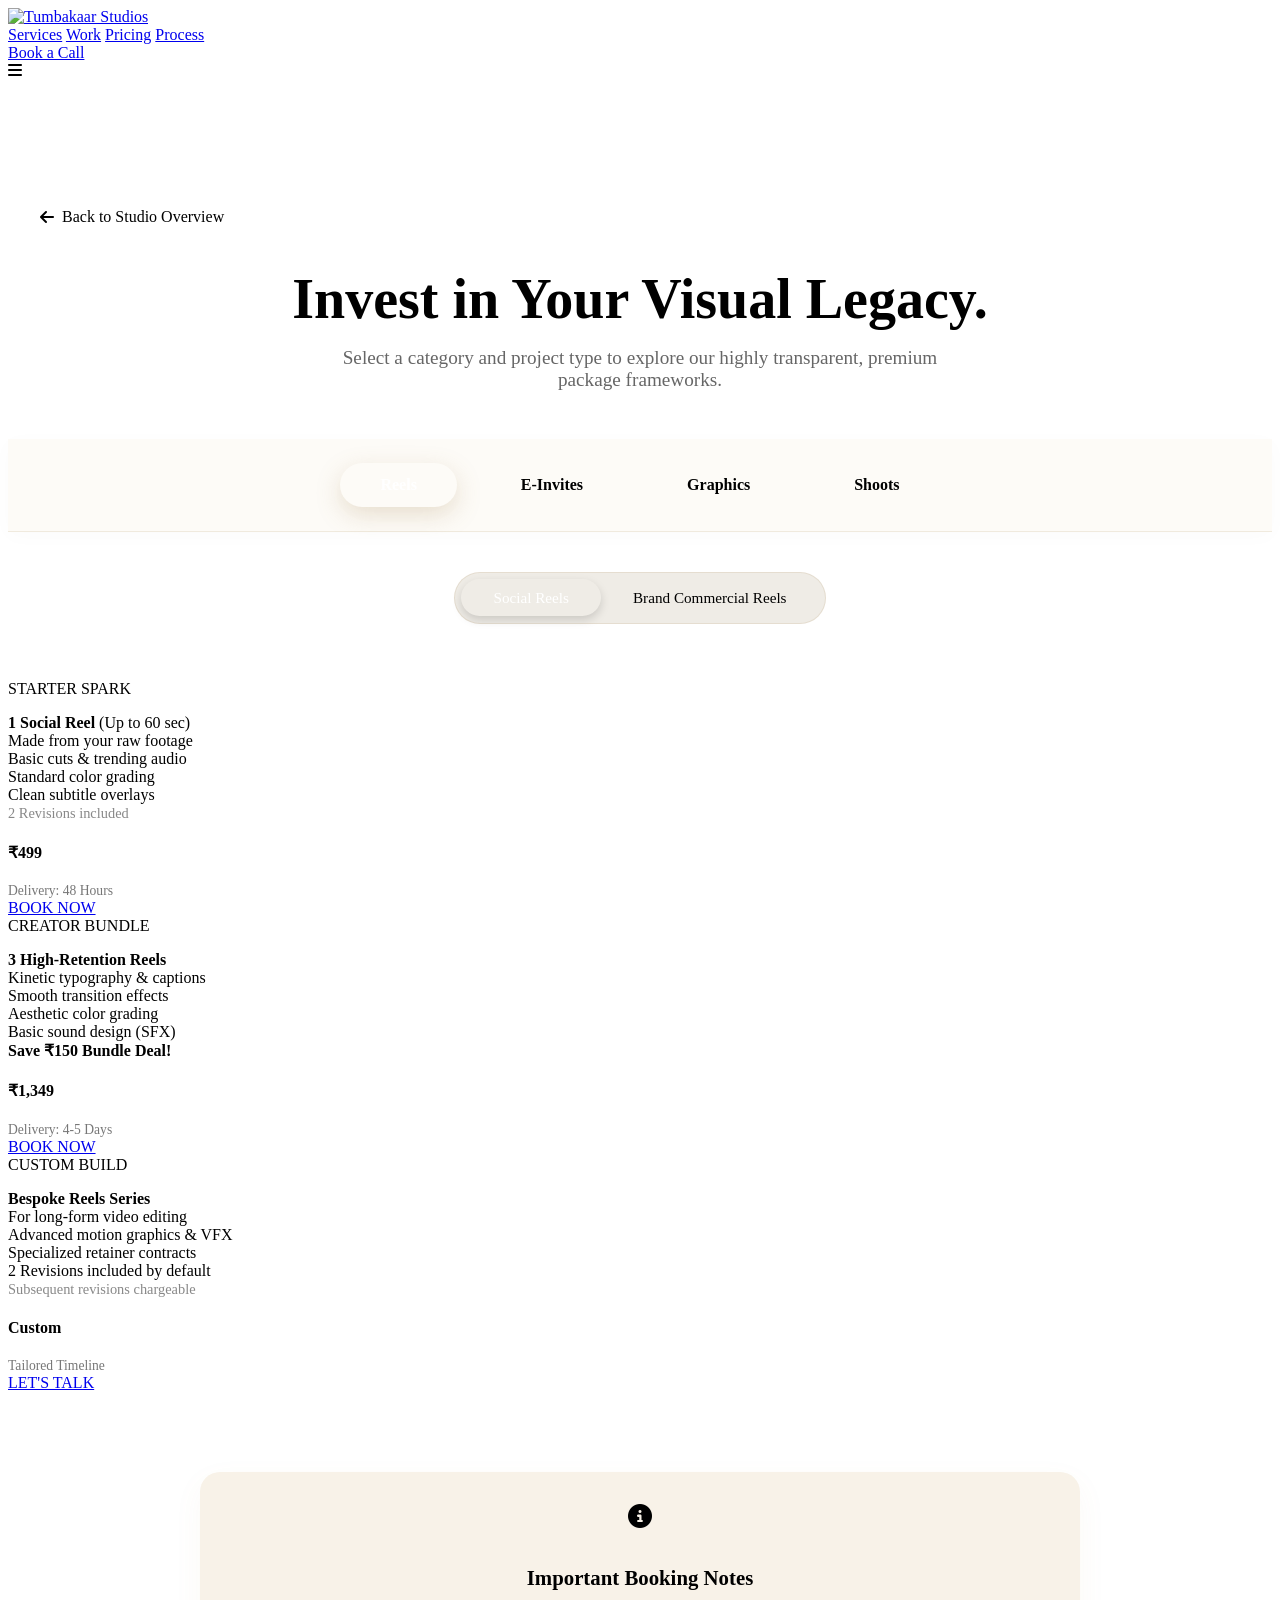
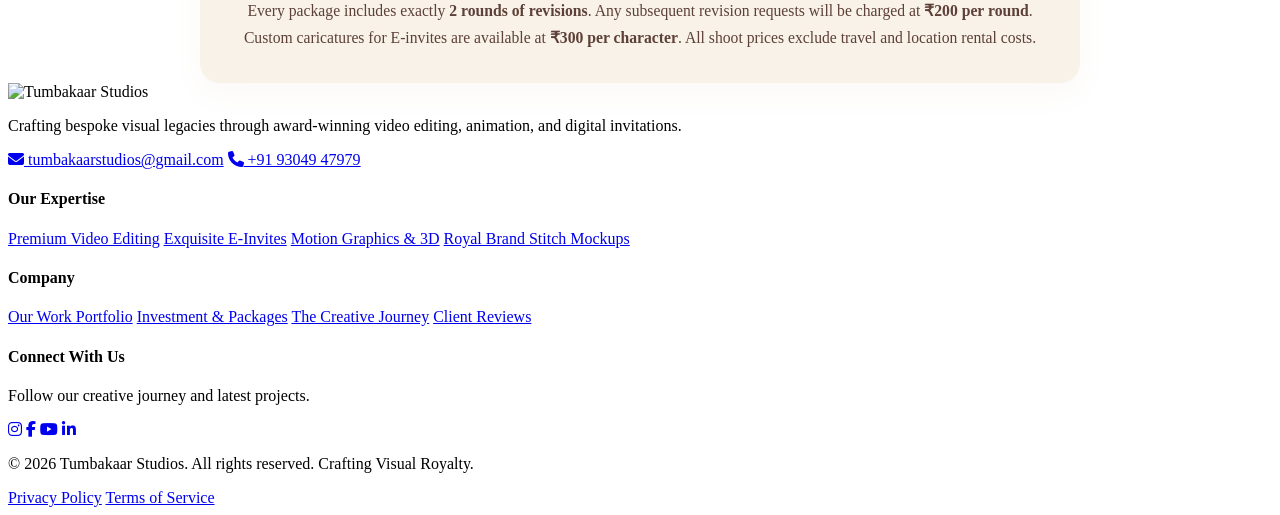
==== pricing.html @ dccb2d9a "Add files via upload" ====
<!DOCTYPE html>
<html lang="en">
<head>
    <meta charset="UTF-8">
    <meta name="viewport" content="width=device-width, initial-scale=1.0">
    <title>Investment & Packages | Tumbakaar Studios</title>
    <!-- Fonts -->
    <link href="https://fonts.googleapis.com/css2?family=Outfit:wght@300;400;500;600;700&family=Playfair+Display:ital,wght@0,400;0,500;0,600;0,700;1,400&display=swap" rel="stylesheet">
    <!-- FontAwesome Icons -->
    <link rel="stylesheet" href="https://cdnjs.cloudflare.com/ajax/libs/font-awesome/6.4.0/css/all.min.css">
    <!-- Global CSS -->
    <link rel="stylesheet" href="css/styles.css">
    <style>
        /* Dedicated Pricing Page Styles */
        .pricing-hero {
            background-color: var(--bg-cream);
            padding: 8rem 0 3rem;
            text-align: center;
        }
        
        .pricing-hero h1 {
            font-family: var(--font-heading);
            font-size: 3.5rem;
            color: var(--text-dark);
            margin-bottom: 1rem;
        }

        .pricing-hero p {
            font-family: var(--font-body);
            font-size: 1.2rem;
            color: #666;
            max-width: 600px;
            margin: 0 auto;
        }

        .pricing-nav-container {
            position: sticky;
            top: 75px;
            background: rgba(253, 251, 247, 0.95);
            backdrop-filter: blur(10px);
            z-index: 99;
            padding: 1.5rem 0;
            border-bottom: 1px solid rgba(169, 135, 84, 0.15);
            box-shadow: 0 4px 20px rgba(0,0,0,0.02);
        }

        .pricing-main-tabs {
            display: flex;
            justify-content: center;
            gap: 1.5rem;
            flex-wrap: wrap;
        }

        .pricing-tab-btn {
            background: transparent;
            border: 1px solid var(--gold);
            color: var(--text-dark);
            padding: 0.8rem 2.5rem;
            border-radius: 50px;
            font-family: var(--font-body);
            font-weight: 600;
            font-size: 1rem;
            cursor: pointer;
            transition: all 0.3s cubic-bezier(0.16, 1, 0.3, 1);
        }

        .pricing-tab-btn:hover {
            background: rgba(169, 135, 84, 0.08);
            transform: translateY(-2px);
        }

        .pricing-tab-btn.active {
            background: var(--gold);
            color: white;
            box-shadow: 0 8px 25px rgba(169, 135, 84, 0.25);
        }

        /* Sub-division toggle switcher */
        .pricing-sub-selector {
            display: flex;
            justify-content: center;
            margin: 2.5rem 0 3.5rem;
        }

        .pricing-sub-toggle {
            background: #EFECE6;
            border-radius: 50px;
            padding: 0.4rem;
            display: flex;
            position: relative;
            border: 1px solid rgba(169, 135, 84, 0.15);
        }

        .pricing-sub-btn {
            background: transparent;
            border: none;
            color: var(--text-dark);
            padding: 0.6rem 2rem;
            border-radius: 50px;
            font-family: var(--font-body);
            font-weight: 500;
            font-size: 0.95rem;
            cursor: pointer;
            z-index: 2;
            transition: color 0.3s;
        }

        .pricing-sub-btn.active {
            background: var(--text-dark);
            color: white;
            box-shadow: 0 4px 10px rgba(0,0,0,0.15);
        }

        /* Pricing Area Layout */
        .pricing-category-content {
            display: none;
            animation: tabFadeIn 0.6s cubic-bezier(0.16, 1, 0.3, 1) forwards;
        }

        .pricing-category-content.active {
            display: block;
        }

        .pricing-sub-content {
            display: none;
            animation: subFadeIn 0.5s ease forwards;
        }

        .pricing-sub-content.active {
            display: block;
        }

        @keyframes tabFadeIn {
            from { opacity: 0; transform: translateY(20px); }
            to { opacity: 1; transform: translateY(0); }
        }

        @keyframes subFadeIn {
            from { opacity: 0; transform: scale(0.98); }
            to { opacity: 1; transform: scale(1); }
        }

        /* Return arrow */
        .return-bar {
            max-width: 1200px;
            margin: 2rem auto 0;
            padding: 0 2rem;
        }

        .return-link {
            color: var(--gold);
            font-family: var(--font-body);
            font-weight: 500;
            text-decoration: none;
            display: inline-flex;
            align-items: center;
            gap: 0.5rem;
            transition: all 0.3s;
        }

        .return-link:hover {
            color: var(--text-dark);
            transform: translateX(-5px);
        }
    </style>
</head>
<body>
    <!-- Navigation -->
    <nav id="navbar" class="scrolled">
        <div class="nav-container">
            <a href="index.html" class="logo">
                <img src="images/Logo_1.0.png" alt="Tumbakaar Studios">
            </a>
            <div class="nav-links">
                <a href="index.html#services">Services</a>
                <a href="index.html#work">Work</a>
                <a href="pricing.html" class="active">Pricing</a>
                <a href="index.html#process">Process</a>
            </div>
            <a href="index.html#contact" class="btn btn-orange btn-pill">Book a Call</a>
            <div class="mobile-menu-btn">
                <i class="fas fa-bars"></i>
            </div>
        </div>
    </nav>

    <!-- Pricing Hero -->
    <header class="pricing-hero">
        <div class="container">
            <div class="return-bar" style="max-width: 1200px; margin: 0 auto 2.5rem; padding: 0; text-align: left;">
                <a href="index.html#pricing" class="return-link"><i class="fas fa-arrow-left"></i> Back to Studio Overview</a>
            </div>
            <h1>Invest in Your Visual Legacy.</h1>
            <p>Select a category and project type to explore our highly transparent, premium package frameworks.</p>
        </div>
    </header>

    <!-- Sticky Dual Tabs Navigation -->
    <div class="pricing-nav-container">
        <div class="container">
            <div class="pricing-main-tabs">
                <button class="pricing-tab-btn active" data-category="reels">Reels</button>
                <button class="pricing-tab-btn" data-category="e-invites">E-Invites</button>
                <button class="pricing-tab-btn" data-category="graphics">Graphics</button>
                <button class="pricing-tab-btn" data-category="shoots">Shoots</button>
            </div>
        </div>
    </div>

    <!-- Pricing Content Section -->
    <section class="section pt-0">
        <div class="container">
            
            <!-- =========================================
               1. REELS CATEGORY
               ========================================= -->
            <div class="pricing-category-content active" id="cat-reels">
                <!-- Sub-division Switcher -->
                <div class="pricing-sub-selector">
                    <div class="pricing-sub-toggle">
                        <button class="pricing-sub-btn active" data-sub="reels-social">Social Reels</button>
                        <button class="pricing-sub-btn" data-sub="reels-brand">Brand Commercial Reels</button>
                    </div>
                </div>

                <!-- Sub-division A: Social Reels -->
                <div class="pricing-sub-content active" id="sub-reels-social">
                    <div class="pricing-cards">
                        <div class="pricing-card die-cut-shape">
                            <div class="pricing-inner">
                                <div class="pricing-header"><div class="pill dark-pill-small">STARTER SPARK</div></div>
                                <div class="pricing-body">
                                    <p><strong>1 Social Reel</strong> (Up to 60 sec)<br>Made from your raw footage<br>Basic cuts & trending audio<br>Standard color grading<br>Clean subtitle overlays<br><span style="font-size: 0.9rem; color: #888;">2 Revisions included</span></p>
                                    <h4>₹499</h4>
                                    <span style="font-size: 0.85rem; color: #777; display: block; margin-top: 0.3rem;">Delivery: 48 Hours</span>
                                </div>
                                <a href="index.html?service=reels&package=Social+Reels:+Starter+Spark+(₹499)#contact" class="btn btn-orange btn-pill">BOOK NOW</a>
                            </div>
                        </div>
                        <div class="pricing-card die-cut-shape premium-card">
                            <div class="pricing-inner">
                                <div class="pricing-header"><div class="pill dark-pill-small">CREATOR BUNDLE</div></div>
                                <div class="pricing-body">
                                    <p><strong>3 High-Retention Reels</strong><br>Kinetic typography & captions<br>Smooth transition effects<br>Aesthetic color grading<br>Basic sound design (SFX)<br><span style="font-weight:600; color: var(--orange);">Save ₹150 Bundle Deal!</span></p>
                                    <h4>₹1,349</h4>
                                    <span style="font-size: 0.85rem; color: #777; display: block; margin-top: 0.3rem;">Delivery: 4-5 Days</span>
                                </div>
                                <a href="index.html?service=reels&package=Social+Reels:+Creator+Bundle+(₹1,349)#contact" class="btn btn-orange btn-pill">BOOK NOW</a>
                            </div>
                        </div>
                        <div class="pricing-card die-cut-shape">
                            <div class="pricing-inner">
                                <div class="pricing-header"><div class="pill dark-pill-small">CUSTOM BUILD</div></div>
                                <div class="pricing-body">
                                    <p><strong>Bespoke Reels Series</strong><br>For long-form video editing<br>Advanced motion graphics & VFX<br>Specialized retainer contracts<br>2 Revisions included by default<br><span style="font-size: 0.9rem; color: #888;">Subsequent revisions chargeable</span></p>
                                    <h4>Custom</h4>
                                    <span style="font-size: 0.85rem; color: #777; display: block; margin-top: 0.3rem;">Tailored Timeline</span>
                                </div>
                                <a href="index.html?service=reels&package=Social+Reels:+Custom+Build#contact" class="btn btn-orange btn-pill">LET'S TALK</a>
                            </div>
                        </div>
                    </div>
                </div>

                <!-- Sub-division B: Brand Commercial Reels -->
                <div class="pricing-sub-content" id="sub-reels-brand">
                    <div class="pricing-cards">
                        <div class="pricing-card die-cut-shape">
                            <div class="pricing-inner">
                                <div class="pricing-header"><div class="pill dark-pill-small">THE SPOTLIGHT</div></div>
                                <div class="pricing-body">
                                    <p><strong>1 Premium Commercial Reel</strong><br>Up to 60 sec runtime<br>Basic hook scripting<br>Advanced color grading<br>Premium sound design & FX<br>Clean logo & text overlays</p>
                                    <h4>₹1,499</h4>
                                    <span style="font-size: 0.85rem; color: #777; display: block; margin-top: 0.3rem;">Delivery: 3 Days</span>
                                </div>
                                <a href="index.html?service=reels&package=Brand+Commercials:+The+Spotlight+(₹1,499)#contact" class="btn btn-orange btn-pill">BOOK NOW</a>
                            </div>
                        </div>
                        <div class="pricing-card die-cut-shape premium-card">
                            <div class="pricing-inner">
                                <div class="pricing-header"><div class="pill dark-pill-small">THE GROWTH SUITE</div></div>
                                <div class="pricing-body">
                                    <p><strong>3 Commercial Ad Reels</strong><br>Competitor & market research<br>Advanced motion graphics<br>Product-focused pacing<br>Immersive audio soundscapes<br><span style="font-weight:600; color: var(--orange);">Save ₹500 Bundle Deal!</span></p>
                                    <h4>₹3,999</h4>
                                    <span style="font-size: 0.85rem; color: #777; display: block; margin-top: 0.3rem;">Delivery: 7-9 Days</span>
                                </div>
                                <a href="index.html?service=reels&package=Brand+Commercials:+The+Growth+Suite+(₹3,999)#contact" class="btn btn-orange btn-pill">BOOK NOW</a>
                            </div>
                        </div>
                        <div class="pricing-card die-cut-shape">
                            <div class="pricing-inner">
                                <div class="pricing-header"><div class="pill dark-pill-small">CUSTOM BUILD</div></div>
                                <div class="pricing-body">
                                    <p><strong>Bespoke Brand Campaigns</strong><br>Full-funnel commercial reels<br>Cinema scale editing & grading<br>Storyboard & art direction<br>2 Revisions included by default<br><span style="font-size: 0.9rem; color: #888;">Subsequent revisions chargeable</span></p>
                                    <h4>Custom</h4>
                                    <span style="font-size: 0.85rem; color: #777; display: block; margin-top: 0.3rem;">Tailored Timeline</span>
                                </div>
                                <a href="index.html?service=reels&package=Brand+Commercials:+Custom+Build#contact" class="btn btn-orange btn-pill">LET'S TALK</a>
                            </div>
                        </div>
                    </div>
                </div>
            </div>

            <!-- =========================================
               2. E-INVITES CATEGORY
               ========================================= -->
            <div class="pricing-category-content" id="cat-e-invites">
                <!-- Sub-division Switcher -->
                <div class="pricing-sub-selector">
                    <div class="pricing-sub-toggle">
                        <button class="pricing-sub-btn active" data-sub="invites-static">Static Royal E-Invites</button>
                        <button class="pricing-sub-btn" data-sub="invites-animated">Animated Video E-Invites</button>
                    </div>
                </div>

                <!-- Sub-division A: Static Royal E-Invites -->
                <div class="pricing-sub-content active" id="sub-invites-static">
                    <div class="pricing-cards">
                        <div class="pricing-card die-cut-shape">
                            <div class="pricing-inner">
                                <div class="pricing-header"><div class="pill dark-pill-small">SINGLE PAGE</div></div>
                                <div class="pricing-body">
                                    <p><strong>1-Page Classic Invite</strong><br>High-Res Digital JPEG/PDF<br>Clean premium layout<br>Elegant typography design<br>Theme-matching colors<br><span style="font-size: 0.9rem; color: #888;">2 Revisions included</span></p>
                                    <h4>₹499</h4>
                                    <span style="font-size: 0.85rem; color: #777; display: block; margin-top: 0.3rem;">Delivery: 24-48 Hours</span>
                                </div>
                                <a href="index.html?service=e-invites&package=Static+Invites:+Single+Page+Classic+(₹499)#contact" class="btn btn-orange btn-pill">BOOK NOW</a>
                            </div>
                        </div>
                        <div class="pricing-card die-cut-shape premium-card">
                            <div class="pricing-inner">
                                <div class="pricing-header"><div class="pill dark-pill-small">EVENT TRILOGY</div></div>
                                <div class="pricing-body">
                                    <p><strong>3-Page Set Premium Invite</strong><br>Cohesive event trilogy set<br>(e.g., Haldi, Sangeet, Wedding)<br>Royal gold or floral themes<br>RSVP page & timeline charts<br><span style="font-weight:600; color: var(--orange);">Save ₹200 Bundle Deal!</span></p>
                                    <h4>₹1,299</h4>
                                    <span style="font-size: 0.85rem; color: #777; display: block; margin-top: 0.3rem;">Delivery: 3 Days</span>
                                </div>
                                <a href="index.html?service=e-invites&package=Static+Invites:+Event+Trilogy+(₹1,299)#contact" class="btn btn-orange btn-pill">BOOK NOW</a>
                            </div>
                        </div>
                        <div class="pricing-card die-cut-shape">
                            <div class="pricing-inner">
                                <div class="pricing-header"><div class="pill dark-pill-small">THE DREAM THEME</div></div>
                                <div class="pricing-body">
                                    <p><strong>Interactive Layout Suite</strong><br>Clickable PDF link buttons<br>Bespoke hand-drawn illustrations<br>Multi-family layout variations<br>Custom venue maps & artwork<br><span style="font-size: 0.9rem; color: #888;">Caricatures: ₹300 per character</span></p>
                                    <h4>Custom</h4>
                                    <span style="font-size: 0.85rem; color: #777; display: block; margin-top: 0.3rem;">Tailored Timeline</span>
                                </div>
                                <a href="index.html?service=e-invites&package=Static+Invites:+The+Dream+Theme#contact" class="btn btn-orange btn-pill">LET'S TALK</a>
                            </div>
                        </div>
                    </div>
                </div>

                <!-- Sub-division B: Animated Video E-Invites -->
                <div class="pricing-sub-content" id="sub-invites-animated">
                    <div class="pricing-cards">
                        <div class="pricing-card die-cut-shape">
                            <div class="pricing-inner">
                                <div class="pricing-header"><div class="pill dark-pill-small">CINEMATIC TRIO</div></div>
                                <div class="pricing-body">
                                    <p><strong>3 Slides Animated Video</strong><br>Up to 45 seconds runtime<br>Smooth background motion<br>Elegant slide text entries<br>Romantic traditional music<br><span style="font-size: 0.9rem; color: #888;">Caricature: Add at ₹300/each</span></p>
                                    <h4>₹1,499</h4>
                                    <span style="font-size: 0.85rem; color: #777; display: block; margin-top: 0.3rem;">Delivery: 3-4 Days</span>
                                </div>
                                <a href="index.html?service=e-invites&package=Animated+Invites:+Cinematic+Trio+(₹1,499)#contact" class="btn btn-orange btn-pill">BOOK NOW</a>
                            </div>
                        </div>
                        <div class="pricing-card die-cut-shape premium-card">
                            <div class="pricing-inner">
                                <div class="pricing-header"><div class="pill dark-pill-small">GRAND SAGA</div></div>
                                <div class="pricing-body">
                                    <p><strong>5 Slides Premium Video</strong><br>Up to 60-75 seconds runtime<br>Character & elements pop-ups<br>Luxury motion transitions<br>High-end audio FX & sync<br><strong>2 Custom Caricatures Included!</strong></p>
                                    <h4>₹3,399</h4>
                                    <span style="font-size: 0.85rem; color: #777; display: block; margin-top: 0.3rem;">Delivery: 5-6 Days</span>
                                </div>
                                <a href="index.html?service=e-invites&package=Animated+Invites:+Grand+Saga+(₹3,399)#contact" class="btn btn-orange btn-pill">BOOK NOW</a>
                            </div>
                        </div>
                        <div class="pricing-card die-cut-shape">
                            <div class="pricing-inner">
                                <div class="pricing-header"><div class="pill dark-pill-small">THE DREAM THEME</div></div>
                                <div class="pricing-body">
                                    <p><strong>Bespoke Motion Masterpiece</strong><br>Clickable mini-website option<br>3D venue/character rendering<br>VIP music orchestration<br>Unlimited slides & story pacing<br><span style="font-size: 0.9rem; color: #888;">Extra caricatures at ₹300/each</span></p>
                                    <h4>Custom</h4>
                                    <span style="font-size: 0.85rem; color: #777; display: block; margin-top: 0.3rem;">Tailored Timeline</span>
                                </div>
                                <a href="index.html?service=e-invites&package=Animated+Invites:+The+Dream+Theme#contact" class="btn btn-orange btn-pill">LET'S TALK</a>
                            </div>
                        </div>
                    </div>
                </div>
            </div>

            <!-- =========================================
               3. GRAPHICS CATEGORY
               ========================================= -->
            <div class="pricing-category-content" id="cat-graphics">
                <!-- Sub-division Switcher -->
                <div class="pricing-sub-selector">
                    <div class="pricing-sub-toggle">
                        <button class="pricing-sub-btn active" data-sub="graphics-social">Social Media Graphics</button>
                        <button class="pricing-sub-btn" data-sub="graphics-identity">Visual Identity Suite</button>
                    </div>
                </div>

                <!-- Sub-division A: Social Media Graphics -->
                <div class="pricing-sub-content active" id="sub-graphics-social">
                    <div class="pricing-cards">
                        <div class="pricing-card die-cut-shape">
                            <div class="pricing-inner">
                                <div class="pricing-header"><div class="pill dark-pill-small">SOLO CREATIVE</div></div>
                                <div class="pricing-body">
                                    <p><strong>1 Custom Feed Asset</strong><br>Post, Story, or Banner format<br>Curated professional layout<br>Brand-aligned custom colors<br>Tailored typography guides<br><span style="font-size: 0.9rem; color: #888;">2 Revisions included</span></p>
                                    <h4>₹499</h4>
                                    <span style="font-size: 0.85rem; color: #777; display: block; margin-top: 0.3rem;">Delivery: 24 Hours</span>
                                </div>
                                <a href="index.html?service=graphics&package=Social+Graphics:+Solo+Creative+(₹499)#contact" class="btn btn-orange btn-pill">BOOK NOW</a>
                            </div>
                        </div>
                        <div class="pricing-card die-cut-shape premium-card">
                            <div class="pricing-inner">
                                <div class="pricing-header"><div class="pill dark-pill-small">GRID STARTER</div></div>
                                <div class="pricing-body">
                                    <p><strong>3 Cohesive Feed Posts</strong><br>Consistent grid layout look<br>Reusable structured templates<br>High-converting copy overlays<br>Brand identity consistency<br><span style="font-weight:600; color: var(--orange);">Save ₹200 Bundle Deal!</span></p>
                                    <h4>₹1,299</h4>
                                    <span style="font-size: 0.85rem; color: #777; display: block; margin-top: 0.3rem;">Delivery: 3 Days</span>
                                </div>
                                <a href="index.html?service=graphics&package=Social+Graphics:+Grid+Starter+(₹1,299)#contact" class="btn btn-orange btn-pill">BOOK NOW</a>
                            </div>
                        </div>
                        <div class="pricing-card die-cut-shape">
                            <div class="pricing-inner">
                                <div class="pricing-header"><div class="pill dark-pill-small">ENTERPRISE</div></div>
                                <div class="pricing-body">
                                    <p><strong>Comprehensive Feed Design</strong><br>Monthly retainer campaign grid<br>UI/UX custom visual assets<br>Packaging & custom label design<br>High-end print brochures<br><span style="font-size: 0.9rem; color: #888;">2 Revisions included by default</span></p>
                                    <h4>Custom</h4>
                                    <span style="font-size: 0.85rem; color: #777; display: block; margin-top: 0.3rem;">Tailored Timeline</span>
                                </div>
                                <a href="index.html?service=graphics&package=Social+Graphics:+Enterprise#contact" class="btn btn-orange btn-pill">LET'S TALK</a>
                            </div>
                        </div>
                    </div>
                </div>

                <!-- Sub-division B: Visual Identity Suite -->
                <div class="pricing-sub-content" id="sub-graphics-identity">
                    <div class="pricing-cards">
                        <div class="pricing-card die-cut-shape">
                            <div class="pricing-inner">
                                <div class="pricing-header"><div class="pill dark-pill-small">CORE LOGO</div></div>
                                <div class="pricing-body">
                                    <p><strong>1 Professional Custom Logo</strong><br>Minimalist or modern styling<br>2 concepts to choose from<br>Transparent high-res files<br>Basic brand color palette sheet<br><span style="font-size: 0.9rem; color: #888;">2 Revisions included</span></p>
                                    <h4>₹1,999</h4>
                                    <span style="font-size: 0.85rem; color: #777; display: block; margin-top: 0.3rem;">Delivery: 3-4 Days</span>
                                </div>
                                <a href="index.html?service=graphics&package=Visual+Identity:+Core+Logo+(₹1,999)#contact" class="btn btn-orange btn-pill">BOOK NOW</a>
                            </div>
                        </div>
                        <div class="pricing-card die-cut-shape premium-card">
                            <div class="pricing-inner">
                                <div class="pricing-header"><div class="pill dark-pill-small">COMPLETE IDENTITY</div></div>
                                <div class="pricing-body">
                                    <p><strong>3-Asset Brand Identity Set</strong><br>1 Finalized Signature Logo<br>Custom Motion Logo Intro Video<br>1 Master Brand Guideline PDF<br>Premium vector source files<br><span style="font-size: 0.9rem; color: #888;">2 Revisions included</span></p>
                                    <h4>₹4,499</h4>
                                    <span style="font-size: 0.85rem; color: #777; display: block; margin-top: 0.3rem;">Delivery: 7 Days</span>
                                </div>
                                <a href="index.html?service=graphics&package=Visual+Identity:+Complete+Identity+(₹4,499)#contact" class="btn btn-orange btn-pill">BOOK NOW</a>
                            </div>
                        </div>
                        <div class="pricing-card die-cut-shape">
                            <div class="pricing-inner">
                                <div class="pricing-header"><div class="pill dark-pill-small">ENTERPRISE</div></div>
                                <div class="pricing-body">
                                    <p><strong>Bespoke Brand Rebrand</strong><br>3D animated visual assets<br>Print catalogs & styling guides<br>Full copyright transfers<br>Continuous styling support<br><span style="font-size: 0.9rem; color: #888;">2 Revisions included by default</span></p>
                                    <h4>Custom</h4>
                                    <span style="font-size: 0.85rem; color: #777; display: block; margin-top: 0.3rem;">Tailored Timeline</span>
                                </div>
                                <a href="index.html?service=graphics&package=Visual+Identity:+Enterprise#contact" class="btn btn-orange btn-pill">LET'S TALK</a>
                            </div>
                        </div>
                    </div>
                </div>
            </div>

            <!-- =========================================
               4. SHOOTS CATEGORY
               ========================================= -->
            <div class="pricing-category-content" id="cat-shoots">
                <!-- Sub-division Switcher -->
                <div class="pricing-sub-selector">
                    <div class="pricing-sub-toggle">
                        <button class="pricing-sub-btn active" data-sub="shoots-photo">Premium Photography</button>
                        <button class="pricing-sub-btn" data-sub="shoots-video">Cinematic Videography</button>
                    </div>
                </div>

                <!-- Sub-division A: Premium Photography -->
                <div class="pricing-sub-content active" id="sub-shoots-photo">
                    <div class="pricing-cards">
                        <div class="pricing-card die-cut-shape">
                            <div class="pricing-inner">
                                <div class="pricing-header"><div class="pill dark-pill-small">QUICK PORTFOLIO</div></div>
                                <div class="pricing-body">
                                    <p><strong>1 Hour Shooting Time</strong><br>15 Retouched Images<br>Delivery of all raw clicks<br>Premium studio equipment<br><span style="font-size: 0.9rem; color: #888;">2 Revisions on editing</span><br><span style="font-size: 0.8rem; color: #888;">Excludes travel & rentals</span></p>
                                    <h4>₹4,999</h4>
                                    <span style="font-size: 0.85rem; color: #777; display: block; margin-top: 0.3rem;">Tailored Delivery</span>
                                </div>
                                <a href="index.html?service=shoots&package=Photography:+Quick+Portfolio+(₹4,999)#contact" class="btn btn-orange btn-pill">BOOK NOW</a>
                            </div>
                        </div>
                        <div class="pricing-card die-cut-shape premium-card">
                            <div class="pricing-inner">
                                <div class="pricing-header"><div class="pill dark-pill-small">CAMPAIGN CATALOG</div></div>
                                <div class="pricing-body">
                                    <p><strong>3 Hours On-Site Shoot</strong><br>50 Premium Retouched Images<br>Multiple product/outfit changes<br>Delivery of all raw clicks<br><span style="font-size: 0.9rem; color: #888;">2 Revisions on editing</span><br><span style="font-size: 0.8rem; color: #888;">Excludes travel & rentals</span></p>
                                    <h4>₹11,999</h4>
                                    <span style="font-size: 0.85rem; color: #777; display: block; margin-top: 0.3rem;">Tailored Delivery</span>
                                </div>
                                <a href="index.html?service=shoots&package=Photography:+Campaign+Catalog+(₹11,999)#contact" class="btn btn-orange btn-pill">BOOK NOW</a>
                            </div>
                        </div>
                        <div class="pricing-card die-cut-shape">
                            <div class="pricing-inner">
                                <div class="pricing-header"><div class="pill dark-pill-small">PRODUCTION SCALE</div></div>
                                <div class="pricing-body">
                                    <p><strong>Full-Day Campaign Shoot</strong><br>VIP creative direction & styling<br>Indoor & outdoor setups<br>High-end cinema lighting gears<br><span style="font-size: 0.9rem; color: #888;">Custom Quote Only</span><br><span style="font-size: 0.8rem; color: #888;">Excludes travel & rentals</span></p>
                                    <h4>Custom</h4>
                                    <span style="font-size: 0.85rem; color: #777; display: block; margin-top: 0.3rem;">Tailored Timeline</span>
                                </div>
                                <a href="index.html?service=shoots&package=Photography:+Production+Scale#contact" class="btn btn-orange btn-pill">LET'S TALK</a>
                            </div>
                        </div>
                    </div>
                </div>

                <!-- Sub-division B: Cinematic Videography -->
                <div class="pricing-sub-content" id="sub-shoots-video">
                    <div class="pricing-cards">
                        <div class="pricing-card die-cut-shape">
                            <div class="pricing-inner">
                                <div class="pricing-header"><div class="pill dark-pill-small">CONTENT SESSION</div></div>
                                <div class="pricing-body">
                                    <p><strong>1 Hour Shooting Time</strong><br>Dedicated shoot for content/reels<br>Delivery of all raw high-res clicks<br>High-end camera gears<br><em>Editing is not included</em><br><span style="font-size: 0.8rem; color: #888;">Excludes travel & rentals</span></p>
                                    <h4>₹5,999</h4>
                                    <span style="font-size: 0.85rem; color: #777; display: block; margin-top: 0.3rem;">Raw footage delivery</span>
                                </div>
                                <a href="index.html?service=shoots&package=Videography:+Content+Session+(₹5,999)#contact" class="btn btn-orange btn-pill">BOOK NOW</a>
                            </div>
                        </div>
                        <div class="pricing-card die-cut-shape premium-card">
                            <div class="pricing-inner">
                                <div class="pricing-header"><div class="pill dark-pill-small">BRAND CINEMATIC</div></div>
                                <div class="pricing-body">
                                    <p><strong>3 Hours On-Site Shoot</strong><br>Cinema look tracking/gimbal shots<br>Studio level lighting designs<br>Delivery of all high-res raw clips<br><em>Editing is not included</em><br><span style="font-size: 0.8rem; color: #888;">Excludes travel & rentals</span></p>
                                    <h4>₹14,999</h4>
                                    <span style="font-size: 0.85rem; color: #777; display: block; margin-top: 0.3rem;">Raw footage delivery</span>
                                </div>
                                <a href="index.html?service=shoots&package=Videography:+Brand+Cinematic+(₹14,999)#contact" class="btn btn-orange btn-pill">BOOK NOW</a>
                            </div>
                        </div>
                        <div class="pricing-card die-cut-shape">
                            <div class="pricing-inner">
                                <div class="pricing-header"><div class="pill dark-pill-small">PRODUCTION SCALE</div></div>
                                <div class="pricing-body">
                                    <p><strong>Full-Day Event videography</strong><br>Multi-camera and drone operators<br>Pre-production script & timeline<br>Cinema scale gear setup<br><span style="font-size: 0.9rem; color: #888;">Custom Quote Only</span><br><span style="font-size: 0.8rem; color: #888;">Excludes travel & rentals</span></p>
                                    <h4>Custom</h4>
                                    <span style="font-size: 0.85rem; color: #777; display: block; margin-top: 0.3rem;">Tailored Timeline</span>
                                </div>
                                <a href="index.html?service=shoots&package=Videography:+Production+Scale#contact" class="btn btn-orange btn-pill">LET'S TALK</a>
                            </div>
                        </div>
                    </div>
                </div>
            </div>
            
            <!-- Premium Disclaimer/Note -->
            <div class="pricing-disclaimer-note scroll-animate" style="margin-top: 5rem; text-align: center; max-width: 800px; margin-left: auto; margin-right: auto; padding: 2rem 2.5rem; background: #F8F2E8; border: 1px dashed var(--gold); border-radius: 20px; box-shadow: 0 10px 30px rgba(169, 135, 84, 0.05); border-width: 2px;">
                <div style="font-size: 1.5rem; color: var(--orange); margin-bottom: 0.8rem;"><i class="fas fa-info-circle"></i></div>
                <h5 style="font-family: var(--font-heading); font-size: 1.3rem; color: var(--text-dark); margin-bottom: 0.5rem; font-weight: 600;">Important Booking Notes</h5>
                <p style="font-family: var(--font-body); font-size: 0.98rem; color: #5D4037; line-height: 1.7; margin: 0;">
                    Every package includes exactly <strong>2 rounds of revisions</strong>. Any subsequent revision requests will be charged at <strong>₹200 per round</strong>. Custom caricatures for E-invites are available at <strong>₹300 per character</strong>. All shoot prices exclude travel and location rental costs.
                </p>
            </div>

        </div>
    </section>

    <!-- Premium Footer -->
    <footer class="premium-footer">
        <div class="container footer-container">
            <!-- Col 1: Brand -->
            <div class="footer-brand">
                <img src="images/Logo_1.0.png" alt="Tumbakaar Studios" class="footer-logo">
                <p>Crafting bespoke visual legacies through award-winning video editing, animation, and digital invitations.</p>
                <div class="footer-contact-direct">
                    <a href="mailto:tumbakaarstudios@gmail.com"><i class="fas fa-envelope"></i> tumbakaarstudios@gmail.com</a>
                    <a href="tel:+919304947979"><i class="fas fa-phone"></i> +91 93049 47979</a>
                </div>
            </div>

            <!-- Col 2: Expertise -->
            <div class="footer-links">
                <h4>Our Expertise</h4>
                <a href="index.html#services">Premium Video Editing</a>
                <a href="index.html#services">Exquisite E-Invites</a>
                <a href="index.html#services">Motion Graphics & 3D</a>
                <a href="index.html#services">Royal Brand Stitch Mockups</a>
            </div>

            <!-- Col 3: Company -->
            <div class="footer-links">
                <h4>Company</h4>
                <a href="index.html#work">Our Work Portfolio</a>
                <a href="pricing.html">Investment & Packages</a>
                <a href="index.html#process">The Creative Journey</a>
                <a href="index.html#testimonials">Client Reviews</a>
            </div>

            <!-- Col 4: Socials -->
            <div class="footer-links">
                <h4>Connect With Us</h4>
                <p class="social-desc">Follow our creative journey and latest projects.</p>
                <div class="social-icons">
                    <a href="#" aria-label="Instagram"><i class="fab fa-instagram"></i></a>
                    <a href="#" aria-label="Facebook"><i class="fab fa-facebook-f"></i></a>
                    <a href="#" aria-label="YouTube"><i class="fab fa-youtube"></i></a>
                    <a href="#" aria-label="LinkedIn"><i class="fab fa-linkedin-in"></i></a>
                </div>
            </div>
        </div>

        <div class="container">
            <div class="footer-bottom">
                <p>&copy; 2026 Tumbakaar Studios. All rights reserved. Crafting Visual Royalty.</p>
                <div class="legal-links">
                    <a href="privacy.html">Privacy Policy</a>
                    <a href="terms.html">Terms of Service</a>
                </div>
            </div>
        </div>
    </footer>

    <!-- Interactive Script JS -->
    <script src="js/pricing.js"></script>
</body>
</html>
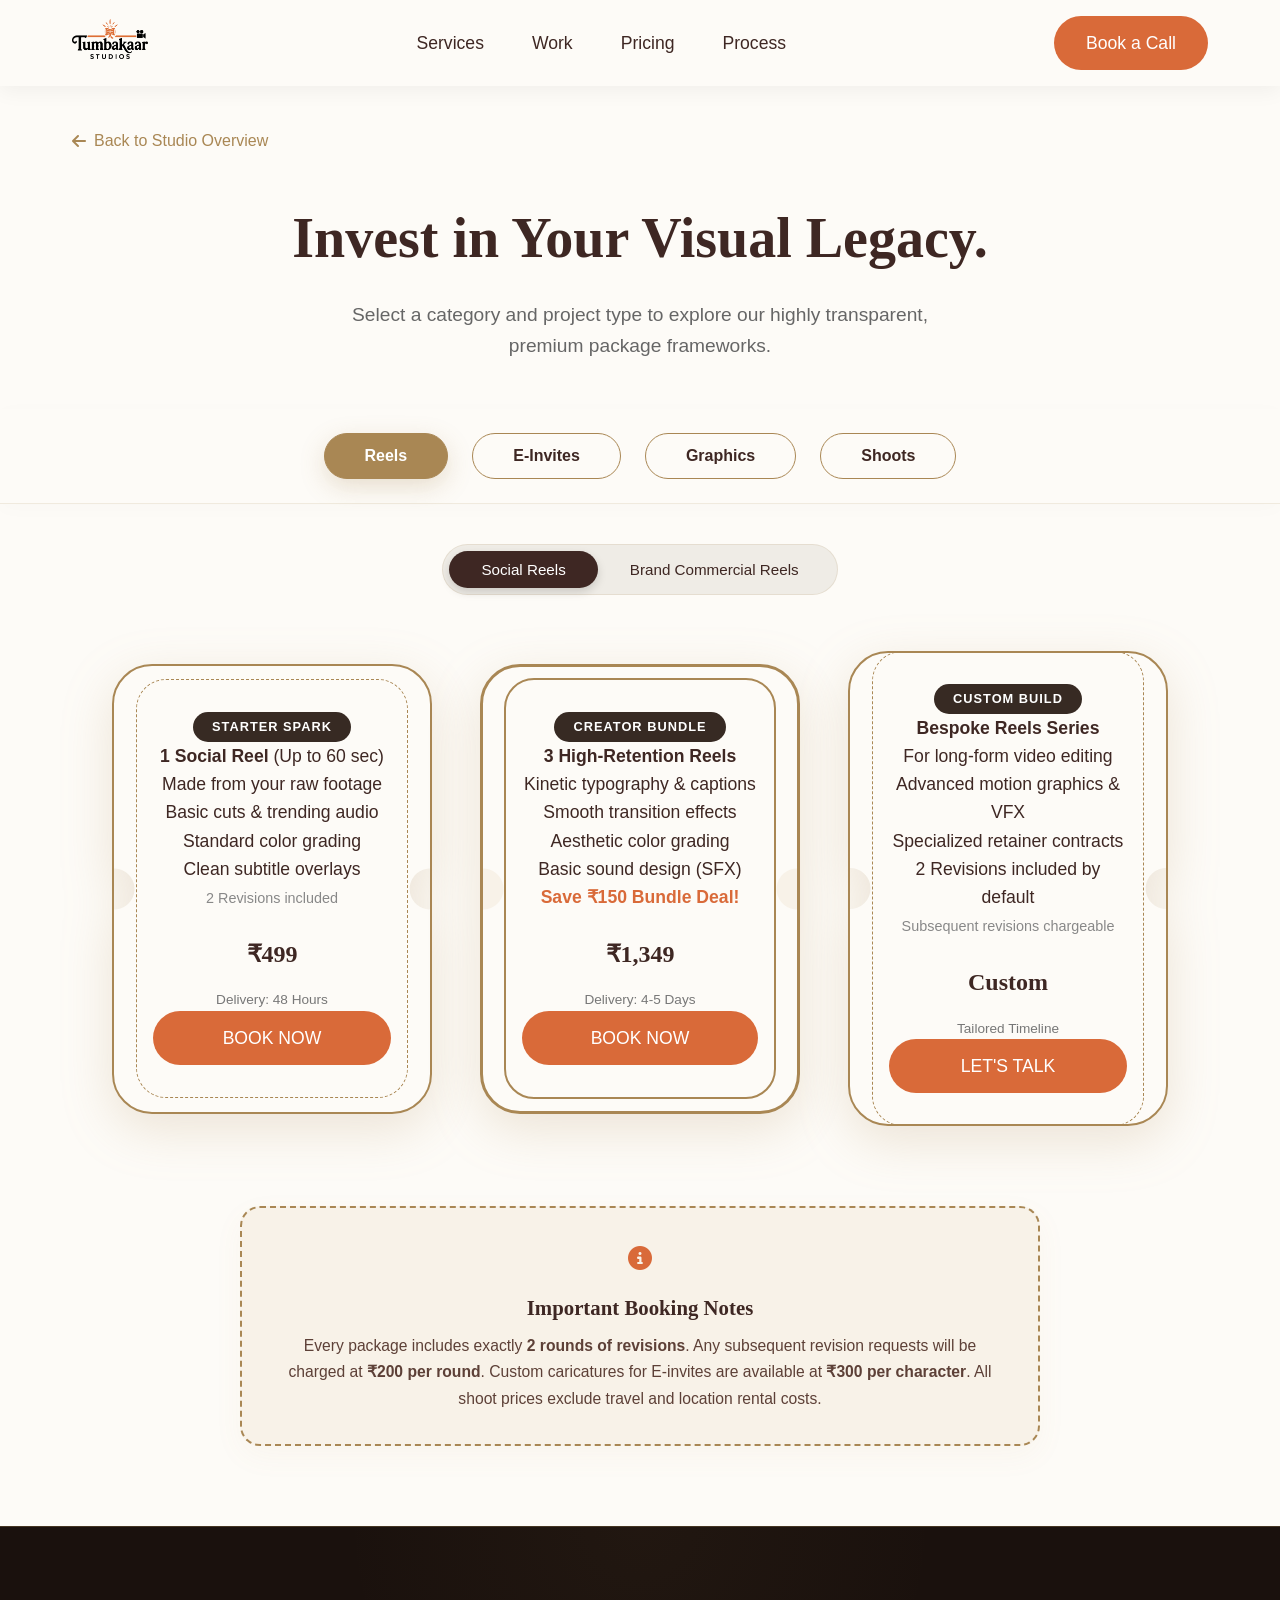
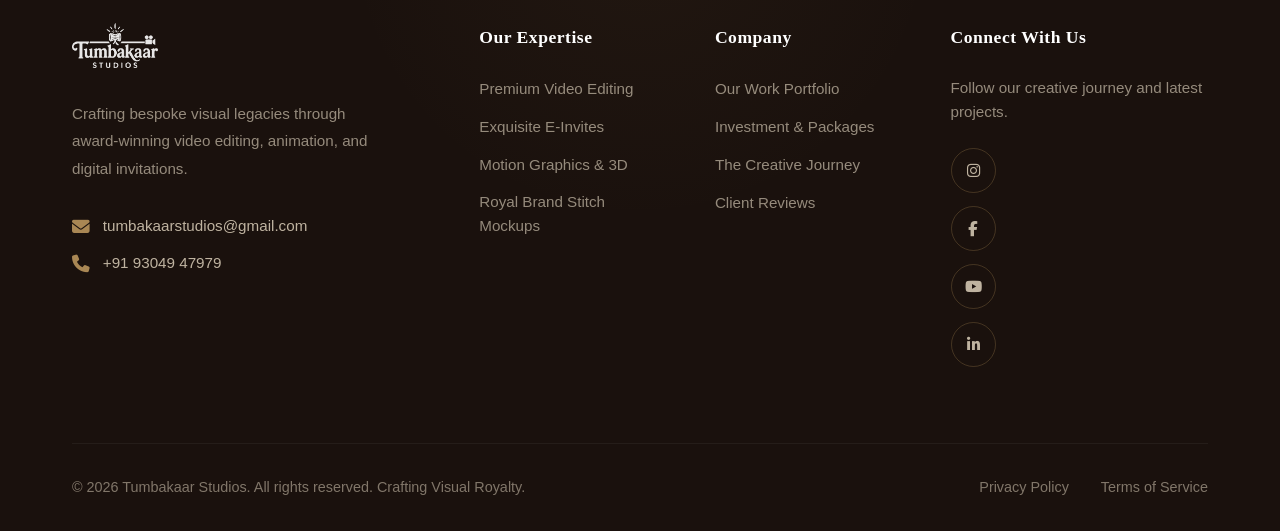
==== commit 8c76023c: "Add files via upload" ====
--- a/pricing.html
+++ b/pricing.html
@@ -9,7 +9,7 @@
     <!-- FontAwesome Icons -->
     <link rel="stylesheet" href="https://cdnjs.cloudflare.com/ajax/libs/font-awesome/6.4.0/css/all.min.css">
     <!-- Global CSS -->
-    <link rel="stylesheet" href="css/styles.css">
+    <link rel="stylesheet" href="styles.css">
     <style>
         /* Dedicated Pricing Page Styles */
         .pricing-hero {
@@ -169,7 +169,7 @@
     <nav id="navbar" class="scrolled">
         <div class="nav-container">
             <a href="index.html" class="logo">
-                <img src="images/Logo_1.0.png" alt="Tumbakaar Studios">
+                <img src="Logo_1.0.png" alt="Tumbakaar Studios">
             </a>
             <div class="nav-links">
                 <a href="index.html#services">Services</a>
@@ -592,7 +592,7 @@
         <div class="container footer-container">
             <!-- Col 1: Brand -->
             <div class="footer-brand">
-                <img src="images/Logo_1.0.png" alt="Tumbakaar Studios" class="footer-logo">
+                <img src="Logo_1.0.png" alt="Tumbakaar Studios" class="footer-logo">
                 <p>Crafting bespoke visual legacies through award-winning video editing, animation, and digital invitations.</p>
                 <div class="footer-contact-direct">
                     <a href="mailto:tumbakaarstudios@gmail.com"><i class="fas fa-envelope"></i> tumbakaarstudios@gmail.com</a>
@@ -643,6 +643,6 @@
     </footer>
 
     <!-- Interactive Script JS -->
-    <script src="js/pricing.js"></script>
+    <script src="pricing.js"></script>
 </body>
 </html>
--- a/styles.css
+++ b/styles.css
@@ -0,0 +1,1468 @@
+/* 
+  Tumbakaar Studios - CSS
+  Theme: Royal Cream / Gold / Premium Dark Hero
+*/
+
+:root {
+    /* Colors */
+    --bg-cream: #FDFBF7;
+    --text-dark: #3E2723;
+    --gold: #A98754;
+    --gold-light: #D4B886;
+    --orange: #D96A39;
+    --orange-hover: #C55828;
+    --green: #48A870;
+    
+    --hero-bg: #2A1A12;
+    --hero-bg-dark: #15100E;
+    
+    /* Typography */
+    --font-heading: 'Playfair Display', serif;
+    --font-body: 'Outfit', sans-serif;
+}
+
+/* Reset & Global */
+* {
+    margin: 0;
+    padding: 0;
+    box-sizing: border-box;
+}
+
+html {
+    scroll-behavior: smooth;
+    overflow-x: hidden;
+}
+
+body {
+    font-family: var(--font-body);
+    background-color: var(--bg-cream);
+    color: var(--text-dark);
+    line-height: 1.6;
+    overflow-x: hidden;
+    position: relative;
+}
+
+/* Sparkles Background Effect */
+.sparkles-bg {
+    position: fixed;
+    top: 0;
+    left: 0;
+    width: 100vw;
+    height: 100vh;
+    pointer-events: none;
+    z-index: 0;
+    background-image: 
+        radial-gradient(circle at 10% 20%, rgba(212, 184, 134, 0.4) 2px, transparent 3px),
+        radial-gradient(circle at 80% 40%, rgba(212, 184, 134, 0.4) 2px, transparent 3px),
+        radial-gradient(circle at 30% 70%, rgba(212, 184, 134, 0.4) 2px, transparent 3px),
+        radial-gradient(circle at 70% 90%, rgba(212, 184, 134, 0.4) 1.5px, transparent 2.5px),
+        radial-gradient(circle at 50% 10%, rgba(212, 184, 134, 0.4) 1.5px, transparent 2.5px);
+    background-size: 200px 200px;
+}
+
+/* Typography */
+h1, h2, h3, h4, h5, h6 {
+    font-family: var(--font-heading);
+    font-weight: 600;
+    color: inherit;
+    margin-bottom: 1rem;
+}
+
+.section-title {
+    font-size: 3rem;
+    margin-bottom: 3rem;
+    font-weight: 700;
+    color: var(--text-dark);
+}
+
+p {
+    font-size: 1.1rem;
+}
+
+a {
+    text-decoration: none;
+    transition: all 0.3s ease;
+}
+
+/* Utilities */
+.container {
+    max-width: 1200px;
+    margin: 0 auto;
+    padding: 0 2rem;
+    position: relative;
+    z-index: 10;
+}
+
+.text-center { text-align: center; }
+.mt-4 { margin-top: 2rem; }
+.pt-0 { padding-top: 0 !important; }
+
+.section {
+    padding: 5rem 0;
+    position: relative;
+}
+
+.relative-container {
+    position: relative;
+}
+
+/* Navbar */
+#navbar {
+    position: fixed;
+    top: 0;
+    left: 0;
+    width: 100%;
+    z-index: 1000;
+    padding: 1.5rem 0;
+    transition: all 0.3s ease;
+    color: var(--text-dark);
+}
+
+#navbar.scrolled {
+    background: rgba(253, 251, 247, 0.95);
+    backdrop-filter: blur(10px);
+    padding: 1rem 0;
+    box-shadow: 0 5px 20px rgba(0, 0, 0, 0.05);
+}
+
+.nav-container {
+    max-width: 1200px;
+    margin: 0 auto;
+    padding: 0 2rem;
+    display: flex;
+    justify-content: space-between;
+    align-items: center;
+}
+
+.logo img {
+    height: 40px;
+    transition: filter 0.3s ease;
+}
+
+.nav-links {
+    display: flex;
+    gap: 3rem;
+}
+
+.nav-links a {
+    color: inherit;
+    font-weight: 500;
+    font-size: 1.1rem;
+}
+
+.nav-links a:hover {
+    color: var(--orange);
+}
+
+.mobile-menu-btn {
+    display: none;
+    font-size: 1.5rem;
+    cursor: pointer;
+}
+
+/* Buttons */
+.btn {
+    display: inline-flex;
+    align-items: center;
+    justify-content: center;
+    padding: 0.8rem 2rem;
+    font-family: var(--font-body);
+    font-weight: 500;
+    cursor: pointer;
+    border: none;
+    font-size: 1.1rem;
+    transition: all 0.3s ease;
+}
+
+.btn-pill {
+    border-radius: 50px;
+}
+
+.btn-orange {
+    background-color: var(--orange);
+    color: white;
+}
+.btn-orange:hover {
+    background-color: var(--orange-hover);
+    transform: translateY(-2px);
+}
+
+.btn-green {
+    background-color: var(--green);
+    color: white;
+    gap: 0.5rem;
+}
+
+.btn-outline-light {
+    background-color: transparent;
+    color: white;
+    border: 1px solid rgba(255,255,255,0.4);
+}
+
+.btn-gold-outline {
+    background-color: transparent;
+    color: var(--gold);
+    border: 2px solid var(--gold);
+}
+.btn-gold-outline:hover {
+    background-color: var(--gold);
+    color: white !important;
+    box-shadow: 0 8px 25px rgba(169, 135, 84, 0.25);
+    transform: translateY(-2px);
+}
+.btn-outline-light:hover {
+    background-color: white;
+    color: var(--hero-bg);
+}
+
+.btn-outline-dark {
+    background-color: transparent;
+    color: var(--text-dark);
+    border: 1px solid var(--text-dark);
+    padding: 0.6rem 2.5rem;
+}
+.btn-outline-dark:hover {
+    background-color: var(--text-dark);
+    color: var(--bg-cream);
+}
+
+/* Pills */
+.pill {
+    display: inline-block;
+    padding: 0.4rem 1.5rem;
+    border-radius: 30px;
+    font-size: 0.9rem;
+    font-weight: 600;
+    letter-spacing: 1px;
+    margin-bottom: 1rem;
+    text-transform: uppercase;
+}
+
+.gold-pill {
+    background-color: var(--text-dark);
+    color: var(--gold-light);
+    border: 1px solid var(--text-dark);
+}
+
+.outline-pill {
+    background-color: transparent;
+    color: var(--text-dark);
+    border: 1px solid var(--text-dark);
+}
+
+.dark-pill-small, .green-pill-small {
+    background-color: #372A23;
+    color: white;
+    font-size: 0.8rem;
+    padding: 0.3rem 1.2rem;
+    margin-bottom: 0;
+}
+
+/* Hero / Services Section */
+.hero-services {
+    min-height: 100vh;
+    display: flex;
+    align-items: center;
+    padding-top: 120px; /* Accounts for fixed navbar */
+    padding-bottom: 5rem;
+    overflow: hidden;
+}
+
+.hero-services .section-title {
+    font-size: 4.5rem;
+    margin-bottom: 3rem;
+    color: var(--text-dark);
+    line-height: 1.1;
+    max-width: 800px;
+    margin-left: auto;
+    margin-right: auto;
+}
+
+.hero-services .service-item p {
+    font-size: 1.2rem;
+    color: #5D4037;
+}
+
+.section-divider {
+    width: 100%;
+    height: 60px;
+    border-bottom: 1px solid rgba(169, 135, 84, 0.2);
+    border-radius: 0 0 50% 50%;
+    margin-bottom: 2rem;
+}
+
+/* Services Section & Floating Elements */
+.floating-wrapper {
+    position: absolute;
+    top: 0;
+    left: 0;
+    width: 100%;
+    height: 100%;
+    pointer-events: none;
+    z-index: 0;
+    overflow: hidden; /* Contains floats perfectly */
+}
+
+.float-left, .float-right {
+    position: absolute;
+    top: 0;
+    height: 100%;
+    width: 350px;
+}
+.float-left { left: -2%; }
+.float-right { right: -2%; }
+
+.float-anim {
+    position: absolute;
+    will-change: transform;
+    filter: drop-shadow(0 15px 25px rgba(0,0,0,0.15));
+}
+
+.card-left { 
+    --rot: -15deg; 
+    top: 15%; 
+    left: 0; 
+    width: 320px; 
+    animation: floatCard 6s ease-in-out infinite; 
+    transform: rotate(var(--rot)); 
+}
+.card-bottom-left { 
+    --rot: 5deg; 
+    top: 60%; 
+    left: 40px; 
+    animation: floatCard 8s ease-in-out infinite; 
+    transform: rotate(var(--rot)); 
+}
+.card-right { 
+    --rot: 10deg; 
+    top: 58%; 
+    right: -20px; 
+    width: 220px; 
+    animation: floatCard 7s ease-in-out infinite; 
+    transform: rotate(var(--rot)); 
+}
+.card-top-right { 
+    --rot: -8deg; 
+    top: 8%; 
+    right: 80px; 
+    width: 200px; 
+    animation: floatCard 7.5s ease-in-out infinite; 
+    transform: rotate(var(--rot)); 
+}
+
+@keyframes floatCard {
+    0%, 100% { transform: translateY(0) rotate(var(--rot)); }
+    50% { transform: translateY(-16px) rotate(calc(var(--rot) + 4deg)); }
+}
+
+.invite-card-placeholder {
+    width: 200px;
+    height: 280px;
+    background: #E8DCC6;
+    border: 2px solid var(--gold);
+    border-radius: 10px;
+    display: flex;
+    align-items: center;
+    justify-content: center;
+    padding: 10px;
+}
+.invite-card-placeholder .card-inner {
+    border: 1px solid var(--gold);
+    width: 100%;
+    height: 100%;
+    border-radius: 5px;
+    display: flex;
+    flex-direction: column;
+    align-items: center;
+    justify-content: center;
+    text-align: center;
+    color: var(--text-dark);
+}
+
+.services-content {
+    position: relative;
+    max-width: 900px;
+    margin: 0 auto;
+    z-index: 10;
+}
+
+.service-pills {
+    display: flex;
+    flex-direction: column;
+    align-items: center;
+    gap: 2rem;
+}
+
+.service-item {
+    text-align: center;
+    max-width: 400px;
+}
+
+/* Portfolio Section (3D Carousel) */
+.showcase-container {
+    position: relative;
+    height: 350px;
+    margin-bottom: 2rem;
+    perspective: 1200px;
+    display: flex;
+    align-items: center;
+    justify-content: center;
+    overflow: hidden;
+}
+
+.scene {
+    width: 200px;
+    height: 260px;
+    perspective: 1000px;
+}
+
+.carousel-ring {
+    width: 100%;
+    height: 100%;
+    position: absolute;
+    transform-style: preserve-3d;
+    animation: rotateCarousel 20s infinite linear;
+}
+
+.showcase-container:hover .carousel-ring {
+    animation-play-state: paused;
+}
+
+.carousel-card {
+    position: absolute;
+    left: 10px;
+    top: 10px;
+    width: 180px;
+    height: 240px;
+    background: #111;
+    color: var(--gold-light);
+    border: 1.5px solid var(--gold);
+    display: flex;
+    align-items: center;
+    justify-content: center;
+    box-shadow: 0 10px 30px rgba(0,0,0,0.4);
+    border-radius: 12px;
+    overflow: hidden;
+    /* 5 cards = 360/5 = 72deg. translateZ to push them out into a circle */
+    transform: rotateY(calc(var(--i) * 72deg)) translateZ(280px);
+    transition: transform 0.4s cubic-bezier(0.16, 1, 0.3, 1), border-color 0.3s, box-shadow 0.3s;
+    cursor: pointer;
+    will-change: transform;
+    backface-visibility: hidden;
+    -webkit-backface-visibility: hidden;
+}
+
+.carousel-card:hover {
+    transform: rotateY(calc(var(--i) * 72deg)) translateZ(310px) scale(1.06);
+    border-color: var(--orange);
+    box-shadow: 0 15px 35px rgba(217, 106, 57, 0.35);
+    z-index: 50;
+}
+
+.carousel-card .card-inner {
+    width: 100%;
+    height: 100%;
+    position: relative;
+    border-radius: inherit;
+    overflow: hidden;
+}
+
+/* Premium luxury inner frame floating on top of the video */
+.carousel-card .card-inner::after {
+    content: '';
+    position: absolute;
+    top: 6px;
+    left: 6px;
+    right: 6px;
+    bottom: 6px;
+    border: 1px dashed rgba(212, 184, 134, 0.4);
+    border-radius: 8px;
+    pointer-events: none;
+    z-index: 3;
+    transition: border-color 0.3s;
+}
+
+.carousel-card:hover .card-inner::after {
+    border-color: rgba(217, 106, 57, 0.7);
+}
+
+.carousel-video {
+    width: 100%;
+    height: 100%;
+    object-fit: cover;
+    position: absolute;
+    top: 0;
+    left: 0;
+    z-index: 1;
+    border-radius: inherit;
+    transition: filter 0.3s;
+}
+
+.carousel-card:hover .carousel-video {
+    filter: brightness(1.1);
+}
+
+.card-overlay {
+    position: absolute;
+    bottom: 0;
+    left: 0;
+    width: 100%;
+    padding: 2.5rem 1rem 1rem;
+    background: linear-gradient(to top, rgba(26, 17, 13, 0.95) 0%, rgba(26, 17, 13, 0.4) 60%, transparent 100%);
+    z-index: 2;
+    text-align: center;
+    color: white;
+}
+
+.card-overlay h3 {
+    font-family: var(--font-heading);
+    font-size: 1.1rem;
+    margin: 0;
+    text-shadow: 0 2px 4px rgba(0,0,0,0.6);
+    color: var(--gold-light);
+    transition: color 0.3s;
+}
+
+.carousel-card:hover .card-overlay h3 {
+    color: white;
+}
+
+@keyframes rotateCarousel {
+    from { transform: rotateY(0deg); }
+    to { transform: rotateY(-360deg); }
+}
+
+.showcase-desc { margin-bottom: 1.5rem; color: var(--text-dark); }
+
+.portfolio-filters {
+    display: flex;
+    justify-content: center;
+    gap: 1rem;
+    margin-bottom: 3rem;
+    flex-wrap: wrap;
+}
+
+.filter-btn {
+    background: transparent;
+    border: none;
+    font-size: 1rem;
+    font-weight: 500;
+    color: var(--text-dark);
+    cursor: pointer;
+    padding: 0.5rem 1.2rem;
+    border-radius: 50px;
+    border: 1px solid transparent;
+    transition: all 0.3s ease;
+}
+
+.filter-btn.active, .filter-btn:hover {
+    border-color: var(--gold);
+    color: var(--orange);
+}
+
+.portfolio-grid {
+    display: grid;
+    grid-template-columns: repeat(auto-fill, minmax(280px, 1fr));
+    gap: 1.5rem;
+    text-align: left;
+}
+
+.portfolio-item {
+    border-radius: 16px;
+    overflow: hidden;
+    position: relative;
+    cursor: pointer;
+    opacity: 1;
+    box-shadow: 0 10px 30px rgba(0, 0, 0, 0.05);
+    transition: transform 0.3s ease, box-shadow 0.3s ease, opacity 0.25s ease;
+    border: 1px solid rgba(169, 135, 84, 0.2);
+}
+
+.portfolio-item:hover {
+    transform: translateY(-5px);
+    box-shadow: 0 15px 40px rgba(169, 135, 84, 0.2);
+    border-color: var(--gold);
+}
+
+.portfolio-img {
+    width: 100%;
+    height: 250px;
+    transition: all 0.5s ease;
+}
+
+.portfolio-item:hover .portfolio-img {
+    transform: scale(1.05);
+}
+
+.portfolio-info {
+    position: absolute;
+    bottom: 0;
+    left: 0;
+    width: 100%;
+    padding: 1.5rem;
+    background: linear-gradient(to top, rgba(62, 39, 35, 0.9), transparent);
+    color: white;
+}
+
+.portfolio-info h4 { color: white; margin-bottom: 0.25rem; }
+.portfolio-info span { color: var(--gold-light); font-size: 0.875rem; }
+
+/* Pricing Section */
+.pricing-tabs {
+    display: flex;
+    justify-content: center;
+    flex-wrap: wrap;
+    gap: 1rem;
+    margin: 2rem 0 3rem;
+}
+
+.tab-btn {
+    background: transparent;
+    border: 1px solid var(--gold);
+    color: var(--text-dark);
+    padding: 0.75rem 2rem;
+    border-radius: 50px;
+    font-family: var(--font-body);
+    font-weight: 500;
+    cursor: pointer;
+    transition: all 0.3s ease;
+}
+
+.tab-btn:hover {
+    background: rgba(169, 135, 84, 0.1);
+}
+
+.tab-btn.active {
+    background: var(--gold);
+    color: white;
+    box-shadow: 0 4px 15px rgba(169, 135, 84, 0.3);
+}
+
+.tab-content {
+    display: none;
+    animation: fadeIn 0.5s ease forwards;
+}
+
+.tab-content.active {
+    display: block;
+}
+
+@keyframes fadeIn {
+    from { opacity: 0; transform: translateY(10px); }
+    to { opacity: 1; transform: translateY(0); }
+}
+
+.pricing-cards {
+    display: flex;
+    justify-content: center;
+    align-items: center;
+    gap: 3rem;
+    margin-top: 3rem;
+}
+
+.pricing-card {
+    position: relative;
+    width: 100%;
+    max-width: 320px;
+    min-height: 450px;
+    background-color: var(--bg-cream);
+    z-index: 1;
+    display: flex;
+    align-items: center;
+    justify-content: center;
+}
+
+.pricing-card::before {
+    content: '';
+    position: absolute;
+    top: 0; left: 0; right: 0; bottom: 0;
+    border: 2px solid var(--gold);
+    border-radius: 40px;
+    z-index: -1;
+    background: 
+        radial-gradient(circle at 0 50%, transparent 20px, var(--bg-cream) 21px),
+        radial-gradient(circle at 100% 50%, transparent 20px, var(--bg-cream) 21px);
+    background-size: 51% 100%;
+    background-repeat: no-repeat;
+    background-position: left center, right center;
+    filter: drop-shadow(0 15px 25px rgba(169, 135, 84, 0.2));
+}
+
+.pricing-inner {
+    width: 85%;
+    height: 88%;
+    border: 1px dashed var(--gold);
+    border-radius: 30px;
+    display: flex;
+    flex-direction: column;
+    justify-content: space-between;
+    padding: 2rem 1rem;
+    text-align: center;
+}
+
+.premium-card::before {
+    border-width: 3px;
+    background-color: #F8F2E8;
+}
+.premium-card .pricing-inner { border: 2px solid var(--gold); }
+
+.pricing-body p { margin-bottom: 1.5rem; color: var(--text-dark); }
+.pricing-body h4 { font-size: 1.5rem; }
+
+/* Editorial Journey Section */
+.editorial-journey {
+    position: relative;
+    max-width: 900px;
+    margin: 4rem auto 0;
+    padding: 2rem 0;
+}
+
+.journey-line {
+    position: absolute;
+    top: 0;
+    bottom: 0;
+    left: 50%;
+    width: 2px;
+    background: linear-gradient(to bottom, transparent, var(--gold) 15%, var(--gold) 85%, transparent);
+    transform: translateX(-50%);
+    z-index: 0;
+}
+
+.journey-step {
+    position: relative;
+    width: 50%;
+    margin-bottom: 4rem;
+    z-index: 1;
+}
+
+.journey-step.left {
+    left: 0;
+    padding-right: 4rem;
+    text-align: right;
+}
+
+.journey-step.right {
+    left: 50%;
+    padding-left: 4rem;
+    text-align: left;
+    margin-top: 6rem;
+}
+
+.journey-number {
+    position: absolute;
+    top: -3rem;
+    font-size: 10rem;
+    font-family: var(--font-heading);
+    color: rgba(169, 135, 84, 0.08); /* Faint gold */
+    line-height: 1;
+    z-index: -1;
+    font-weight: 700;
+}
+
+.journey-step.left .journey-number { right: 2rem; }
+.journey-step.right .journey-number { left: 2rem; }
+
+.journey-content h4 {
+    font-size: 1.5rem;
+    color: var(--text-dark);
+    margin-bottom: 1rem;
+    font-family: var(--font-heading);
+}
+
+.journey-content p {
+    font-size: 1.05rem;
+    color: #5D4037;
+    line-height: 1.6;
+}
+
+/* Connecting dots */
+.journey-step::after {
+    content: '';
+    position: absolute;
+    top: 1.5rem;
+    width: 14px;
+    height: 14px;
+    background: white;
+    border: 3px solid var(--gold);
+    border-radius: 50%;
+    z-index: 2;
+    box-shadow: 0 0 0 5px rgba(169, 135, 84, 0.2);
+}
+
+.journey-step.left::after { right: -7px; }
+.journey-step.right::after { left: -7px; }
+
+/* Contact Section */
+.contact-wrapper {
+    display: grid;
+    grid-template-columns: 1fr 1fr;
+    gap: 4rem;
+    align-items: center;
+    background: white;
+    border-radius: 24px;
+    padding: 4rem;
+    box-shadow: 0 15px 40px rgba(169, 135, 84, 0.1);
+    border: 1px solid rgba(169, 135, 84, 0.3);
+}
+
+.contact-info h2 { font-size: 2.5rem; }
+.contact-methods { margin-top: 2rem; display: flex; flex-direction: column; gap: 1.5rem; }
+.contact-method { display: flex; align-items: center; gap: 1rem; font-size: 1.125rem; font-weight: 500; color: var(--text-dark); }
+.contact-method i {
+    width: 40px; height: 40px;
+    background: rgba(169, 135, 84, 0.1); color: var(--orange);
+    display: flex; align-items: center; justify-content: center;
+    border-radius: 50%; font-size: 1.25rem; transition: all 0.3s ease;
+}
+.contact-method:hover i { background: var(--orange); color: white; }
+
+.contact-form { display: flex; flex-direction: column; gap: 1.5rem; text-align: left; }
+.form-group { display: flex; flex-direction: column; gap: 0.5rem; }
+.form-group label { font-weight: 500; font-size: 0.9rem; }
+.form-group input, .form-group select, .form-group textarea {
+    padding: 1rem; border: 1px solid rgba(169, 135, 84, 0.3); border-radius: 8px;
+    font-family: var(--font-body); font-size: 1rem; background: var(--bg-cream); transition: border-color 0.3s ease;
+}
+.form-group input:focus, .form-group select:focus, .form-group textarea:focus { outline: none; border-color: var(--gold); }
+.btn-block { width: 100%; }
+
+/* Tools Section */
+.tools-title {
+    font-size: 1rem;
+    letter-spacing: 2px;
+    color: #888;
+    margin-bottom: 2rem;
+}
+
+.tools-marquee {
+    width: 100%;
+    overflow: hidden;
+    position: relative;
+    padding: 1rem 0;
+    white-space: nowrap;
+}
+
+.tools-track {
+    display: inline-flex;
+    gap: 3rem;
+    animation: marqueeScroll 20s linear infinite;
+}
+
+.tool-item {
+    font-family: var(--font-body);
+    font-size: 1.25rem;
+    font-weight: 500;
+    color: var(--text-dark);
+    display: inline-flex;
+    align-items: center;
+    gap: 0.75rem;
+    padding: 0.8rem 2rem;
+    background: white;
+    border-radius: 50px;
+    border: 1px solid rgba(169, 135, 84, 0.2);
+    box-shadow: 0 5px 15px rgba(0,0,0,0.03);
+}
+
+.tool-item i { color: var(--orange); }
+
+@keyframes marqueeScroll {
+    0% { transform: translateX(0); }
+    100% { transform: translateX(-50%); } /* Since elements are duplicated */
+}
+
+/* Testimonials Section */
+.testimonials-marquee {
+    width: 100%;
+    overflow: hidden;
+    position: relative;
+    padding: 3rem 0;
+    margin-top: 2rem;
+    mask-image: linear-gradient(to right, transparent, black 10%, black 90%, transparent);
+    -webkit-mask-image: linear-gradient(to right, transparent, black 10%, black 90%, transparent);
+}
+
+.testimonials-track {
+    display: inline-flex;
+    gap: 2rem;
+    animation: testimonialScroll 40s linear infinite;
+    padding-left: 2rem;
+}
+
+.testimonials-track:hover {
+    animation-play-state: paused;
+}
+
+.testimonial-card {
+    width: 380px;
+    flex-shrink: 0;
+    white-space: normal;
+    background: white;
+    border: 1px solid rgba(169, 135, 84, 0.2);
+    padding: 3rem 2rem;
+    border-radius: 16px;
+    box-shadow: 0 10px 30px rgba(0,0,0,0.05);
+    display: flex;
+    flex-direction: column;
+    justify-content: space-between;
+    transition: transform 0.3s ease;
+    text-align: left;
+}
+
+.testimonial-card:hover { transform: translateY(-5px); border-color: var(--gold); }
+
+@keyframes testimonialScroll {
+    0% { transform: translateX(0); }
+    100% { transform: translateX(calc(-50% - 1rem)); } /* -50% because 10 elements duplicated, minus half gap */
+}
+
+.stars { color: #FFB300; margin-bottom: 1rem; }
+
+.review {
+    font-size: 1.1rem;
+    font-style: italic;
+    margin-bottom: 2rem;
+    color: #555;
+    line-height: 1.6;
+}
+
+.client-name { font-size: 1.1rem; margin-bottom: 0.2rem; }
+.client-type { font-size: 0.85rem; color: var(--gold); font-weight: 600; text-transform: uppercase; letter-spacing: 1px; }
+
+/* Premium Footer */
+.premium-footer {
+    background: #1A110D;
+    color: #E8DCC6;
+    padding: 6rem 0 0;
+    border-top: 1px solid rgba(169, 135, 84, 0.3);
+    position: relative;
+    overflow: hidden;
+}
+
+.premium-footer::before {
+    content: '';
+    position: absolute;
+    top: -50%;
+    left: 50%;
+    width: 600px;
+    height: 600px;
+    background: radial-gradient(circle, rgba(169, 135, 84, 0.05) 0%, transparent 70%);
+    transform: translateX(-50%);
+    pointer-events: none;
+}
+
+.premium-footer .footer-container { 
+    display: grid; 
+    grid-template-columns: 2fr 1fr 1fr 1.5fr; 
+    gap: 4rem; 
+    margin-bottom: 4rem; 
+    align-items: start; 
+}
+
+.premium-footer .footer-logo {
+    height: 45px;
+    margin-bottom: 1.5rem;
+    filter: brightness(0) invert(1);
+    opacity: 0.9;
+}
+
+.premium-footer .footer-brand p { 
+    color: rgba(232, 220, 198, 0.6); 
+    font-size: 0.95rem;
+    line-height: 1.8; 
+    margin-bottom: 2rem;
+    max-width: 320px;
+}
+
+.footer-contact-direct {
+    display: flex;
+    flex-direction: column;
+    gap: 0.8rem;
+}
+
+.footer-contact-direct a {
+    color: rgba(232, 220, 198, 0.8);
+    font-size: 0.95rem;
+    display: flex;
+    align-items: center;
+    gap: 0.8rem;
+    transition: color 0.3s;
+}
+
+.footer-contact-direct a:hover {
+    color: var(--gold);
+}
+
+.footer-contact-direct i {
+    color: var(--gold);
+    font-size: 1.1rem;
+}
+
+.premium-footer h4 { 
+    color: white; 
+    margin-bottom: 1.5rem; 
+    font-size: 1.1rem; 
+    font-weight: 600;
+    letter-spacing: 0.5px;
+}
+
+.premium-footer .footer-links a { 
+    color: rgba(232, 220, 198, 0.6); 
+    font-size: 0.95rem;
+    margin-bottom: 0.8rem;
+    transition: all 0.3s; 
+    display: inline-block;
+}
+
+.premium-footer .footer-links a:hover { 
+    color: var(--gold-light); 
+    transform: translateX(5px);
+}
+
+.social-desc {
+    color: rgba(232, 220, 198, 0.6); 
+    font-size: 0.95rem;
+    margin-bottom: 1.5rem;
+}
+
+.premium-footer .social-icons a {
+    width: 45px; 
+    height: 45px; 
+    background: transparent;
+    border: 1px solid rgba(169, 135, 84, 0.3);
+    color: rgba(232, 220, 198, 0.8);
+    display: flex;
+    align-items: center;
+    justify-content: center;
+    border-radius: 50%;
+    transition: all 0.3s ease;
+}
+
+.premium-footer .social-icons a:hover { 
+    background: var(--gold); 
+    color: #1A110D;
+    border-color: var(--gold);
+    transform: translateY(-5px); 
+}
+
+.footer-bottom { 
+    display: flex;
+    justify-content: space-between;
+    align-items: center;
+    padding: 2rem 0; 
+    border-top: 1px solid rgba(255,255,255,0.05); 
+}
+
+.footer-bottom p {
+    color: rgba(232, 220, 198, 0.5); 
+    font-size: 0.9rem; 
+    margin-bottom: 0;
+}
+
+.legal-links {
+    display: flex;
+    gap: 2rem;
+}
+
+.legal-links a {
+    color: rgba(232, 220, 198, 0.5); 
+    font-size: 0.9rem;
+}
+
+.legal-links a:hover {
+    color: var(--gold-light);
+}
+
+/* Scroll Animations */
+.scroll-animate { opacity: 0; transform: translateY(30px); transition: all 0.8s cubic-bezier(0.16, 1, 0.3, 1); }
+.scroll-animate.is-visible { opacity: 1; transform: translateY(0); }
+
+/* Responsive adjustments */
+@media (max-width: 992px) {
+    .pricing-cards { flex-direction: column; }
+    .floating-wrapper { display: none; }
+    .hero-title { font-size: 4rem; }
+    .premium-footer .footer-container { grid-template-columns: 1fr 1fr; gap: 3rem; }
+
+    /* Mobile Editorial Journey */
+    .journey-line { left: 0; }
+    .journey-step { width: 100%; margin-bottom: 3rem !important; }
+    .journey-step.left, .journey-step.right { left: 0; padding-left: 3rem; padding-right: 0; text-align: left; margin-top: 0; }
+    .journey-step.left .journey-number, .journey-step.right .journey-number { left: 2rem; right: auto; top: -2rem; font-size: 6rem; }
+    .journey-step.left::after, .journey-step.right::after { left: -7px; right: auto; top: 0.5rem; }
+}
+
+@media (max-width: 768px) {
+    .contact-wrapper { grid-template-columns: 1fr; padding: 2rem; }
+    .hero-title { font-size: 2.5rem; }
+    .nav-links {
+        display: none;
+        flex-direction: column;
+        position: absolute;
+        top: 100%;
+        left: 0;
+        width: 100%;
+        background: var(--bg-cream);
+        padding: 1.5rem;
+        box-shadow: 0 10px 25px rgba(169, 135, 84, 0.1);
+        border-bottom: 2.5px solid var(--gold);
+        gap: 1.5rem;
+        text-align: center;
+        z-index: 1000;
+    }
+    .nav-links.active {
+        display: flex;
+    }
+    .mobile-menu-btn { display: block; }
+    .premium-footer .footer-container { grid-template-columns: 1fr; gap: 3rem; }
+    .footer-bottom { flex-direction: column; gap: 1rem; text-align: center; }
+
+    /* 3D Carousel Tablet Styles */
+    .showcase-container {
+        height: 280px;
+        perspective: 800px;
+    }
+    .scene {
+        width: 150px;
+        height: 200px;
+        perspective: 800px;
+    }
+    .carousel-card {
+        left: 5px;
+        top: 5px;
+        width: 140px;
+        height: 190px;
+        transform: rotateY(calc(var(--i) * 72deg)) translateZ(200px);
+    }
+    .carousel-card:hover {
+        transform: rotateY(calc(var(--i) * 72deg)) translateZ(220px) scale(1.05);
+    }
+}
+
+/* Teaser Card Interactive Hover Styles */
+.teaser-card {
+    transition: all 0.4s cubic-bezier(0.16, 1, 0.3, 1) !important;
+}
+
+.teaser-card:hover {
+    transform: translateY(-8px) scale(1.02);
+    border-color: var(--gold) !important;
+    box-shadow: 0 20px 40px rgba(169, 135, 84, 0.12);
+}
+
+/* Responsive adjust for dual-level pricing tabs */
+@media (max-width: 768px) {
+    .pricing-hero h1 { font-size: 2.2rem; }
+    .pricing-tab-btn { padding: 0.6rem 1.5rem; font-size: 0.9rem; }
+    .pricing-sub-btn { padding: 0.5rem 1.2rem; font-size: 0.85rem; }
+}
+
+
+
+/* --- Video Lightbox Modal Styling --- */
+.video-modal {
+    position: fixed;
+    inset: 0;                /* top/right/bottom/left: 0 */
+    z-index: 10000;
+    display: flex;
+    align-items: center;
+    justify-content: center;
+    opacity: 0;
+    pointer-events: none;
+    transition: opacity 0.35s ease;
+}
+
+.video-modal.active {
+    opacity: 1;
+    pointer-events: auto;
+}
+
+body.modal-open {
+    overflow: hidden !important;
+}
+
+/* Dark blurred backdrop — sits BEHIND the modal card */
+.modal-overlay {
+    position: absolute;
+    inset: 0;
+    background: rgba(15, 10, 8, 0.88);
+    backdrop-filter: blur(10px);
+    -webkit-backdrop-filter: blur(10px);
+    z-index: 1;
+    /* NO pointer-events override — parent .video-modal handles clicks */
+}
+
+/* The actual video card — sits ON TOP of overlay */
+.modal-content {
+    position: relative;
+    z-index: 2;
+    width: min(85vw, 400px);
+    aspect-ratio: 9 / 16;
+    background: #000;
+    border-radius: 20px;
+    border: 2px solid var(--gold);
+    overflow: hidden;
+    transform: scale(0.88);
+    transition: transform 0.35s cubic-bezier(0.34, 1.56, 0.64, 1);
+    box-shadow: 0 30px 60px rgba(0, 0, 0, 0.5), 0 0 0 1px rgba(169, 135, 84, 0.3);
+}
+
+.video-modal.active .modal-content {
+    transform: scale(1);
+}
+
+
+.modal-close {
+    position: absolute;
+    top: 15px;
+    right: 15px;
+    width: 40px;
+    height: 40px;
+    background: rgba(255, 255, 255, 0.15);
+    border: none;
+    border-radius: 50%;
+    color: white;
+    font-size: 1.5rem;
+    cursor: pointer;
+    display: flex;
+    align-items: center;
+    justify-content: center;
+    z-index: 10002;
+    transition: all 0.3s ease;
+}
+
+.modal-close:hover {
+    background: var(--orange);
+    transform: rotate(90deg);
+}
+
+.video-wrapper {
+    width: 100%;
+    height: 100%;
+}
+
+.video-wrapper iframe {
+    width: 100%;
+    height: 100%;
+    border: none;
+}
+
+/* Ensure mobile screens preserve spacing */
+@media (max-width: 480px) {
+    .modal-content {
+        max-width: 85%;
+        border-radius: 16px;
+    }
+    .modal-close {
+        top: 10px;
+        right: 10px;
+        width: 35px;
+        height: 35px;
+        font-size: 1.25rem;
+    }
+    .hero-title { font-size: 2.2rem; }
+    
+    /* 3D Carousel Mobile Styles */
+    .showcase-container {
+        height: 240px;
+        perspective: 600px;
+        margin-bottom: 1.5rem;
+    }
+    .scene {
+        width: 110px;
+        height: 150px;
+        perspective: 600px;
+    }
+    .carousel-card {
+        left: 5px;
+        top: 5px;
+        width: 100px;
+        height: 140px;
+        transform: rotateY(calc(var(--i) * 72deg)) translateZ(135px);
+    }
+    .carousel-card:hover {
+        transform: rotateY(calc(var(--i) * 72deg)) translateZ(145px) scale(1.05);
+    }
+}
+
+/* --- Play Button Overlay inside portfolio items --- */
+.play-btn-overlay {
+    position: absolute;
+    top: 50%;
+    left: 50%;
+    transform: translate(-50%, -50%) scale(0.8);
+    width: 55px;
+    height: 55px;
+    background: rgba(26, 17, 13, 0.85);
+    border: 2px solid var(--gold);
+    border-radius: 50%;
+    display: flex;
+    align-items: center;
+    justify-content: center;
+    color: white;
+    font-size: 1.1rem;
+    opacity: 0.65;
+    transition: all 0.4s cubic-bezier(0.16, 1, 0.3, 1);
+    pointer-events: none;
+    z-index: 5;
+    box-shadow: 0 0 20px rgba(169, 135, 84, 0.4);
+}
+
+.play-btn-overlay i {
+    margin-left: 3px; /* visual alignment of play triangle */
+    color: var(--gold-light);
+    transition: color 0.3s;
+}
+
+/* Always show play button on video cards (so user knows it's clickable) */
+
+.portfolio-item:hover .play-btn-overlay {
+    opacity: 1;
+    transform: translate(-50%, -50%) scale(1.1);
+}
+
+.portfolio-item:hover .play-btn-overlay i {
+    color: white;
+}
+
+/* --- Embedded Inline Video Preview in Grid --- */
+.portfolio-video-container {
+    position: relative;
+    width: 100%;
+    /* Portrait aspect ratio for YouTube Shorts thumbnails */
+    aspect-ratio: 9 / 16;
+    overflow: hidden;
+    background: #111;
+    cursor: pointer;
+}
+
+/* Thumbnail image fills the container */
+.portfolio-thumb {
+    position: absolute;
+    top: 0;
+    left: 0;
+    width: 100%;
+    height: 100%;
+    object-fit: cover;
+    object-position: center;
+    transition: transform 0.5s ease;
+    display: block;
+}
+
+.portfolio-item:hover .portfolio-thumb {
+    transform: scale(1.05);
+}
+
+
+
+.portfolio-video-overlay {
+    position: absolute;
+    top: 0;
+    left: 0;
+    width: 100%;
+    height: 100%;
+    background: linear-gradient(to bottom, rgba(26, 17, 13, 0.1), rgba(26, 17, 13, 0.3));
+    z-index: 2;
+    cursor: pointer;
+    transition: background 0.3s;
+}
+
+.portfolio-item:hover .portfolio-video-overlay {
+    background: linear-gradient(to bottom, rgba(26, 17, 13, 0.2), rgba(26, 17, 13, 0.5));
+}
+
+/* Teaser Cards on Homepage */
+.teaser-card {
+    transition: all 0.4s cubic-bezier(0.16, 1, 0.3, 1) !important;
+    position: relative;
+    overflow: hidden;
+}
+
+.teaser-card:hover {
+    transform: translateY(-8px) scale(1.03) !important;
+    border-color: var(--gold) !important;
+    box-shadow: 0 20px 40px rgba(169, 135, 84, 0.15) !important;
+}
+
+.teaser-card:hover .teaser-icon {
+    transform: scale(1.15) rotate(5deg) !important;
+}
+
+.teaser-icon {
+    transition: transform 0.4s cubic-bezier(0.16, 1, 0.3, 1) !important;
+}
+
+.teaser-card .teaser-price {
+    transition: color 0.3s ease !important;
+}
+
+.teaser-card:hover .teaser-price {
+    color: var(--orange) !important;
+}
+
+
+/* Premium Toast Notification */
+.toast-notification {
+    position: fixed;
+    bottom: 30px;
+    left: 50%;
+    transform: translateX(-50%) translateY(100px);
+    background: rgba(26, 17, 13, 0.95);
+    border: 1px solid var(--gold);
+    color: var(--gold-light);
+    padding: 1rem 2rem;
+    border-radius: 50px;
+    font-family: var(--font-body);
+    font-size: 0.95rem;
+    font-weight: 500;
+    letter-spacing: 1px;
+    box-shadow: 0 10px 30px rgba(0,0,0,0.5);
+    z-index: 9999;
+    display: flex;
+    align-items: center;
+    gap: 0.8rem;
+    pointer-events: none;
+    opacity: 0;
+    transition: transform 0.4s cubic-bezier(0.16, 1, 0.3, 1), opacity 0.4s ease;
+}
+.toast-notification.show {
+    transform: translateX(-50%) translateY(0);
+    opacity: 1;
+}
+.toast-icon {
+    color: var(--orange);
+    font-size: 1.1rem;
+}
+
+/* --- Floating YouTube Highlights Fitting & Centering (Simulation of Object-Fit: Cover) --- */
+.floating-wrapper iframe {
+    position: absolute;
+    top: 50%;
+    left: 50%;
+    transform: translate(-50%, -50%);
+    pointer-events: none;
+    border: none;
+    max-width: none !important;
+    max-height: none !important;
+}
+
+/* Perfect mathematical fit to cover containing cards without letterboxing */
+.card-left iframe {
+    width: 320px !important;
+    height: 180px !important;
+}
+
+.card-bottom-left iframe {
+    width: 632px !important; /* mathematically calculated to crop vertical video pillars in 200x280 card */
+    height: 356px !important;
+}
+
+.card-right iframe {
+    width: 696px !important; /* mathematically calculated to crop vertical video pillars in 220x300 card */
+    height: 392px !important;
+}
+
+.card-top-right iframe {
+    width: 632px !important; /* mathematically calculated to crop vertical video pillars in 200x280 card */
+    height: 356px !important;
+}
+
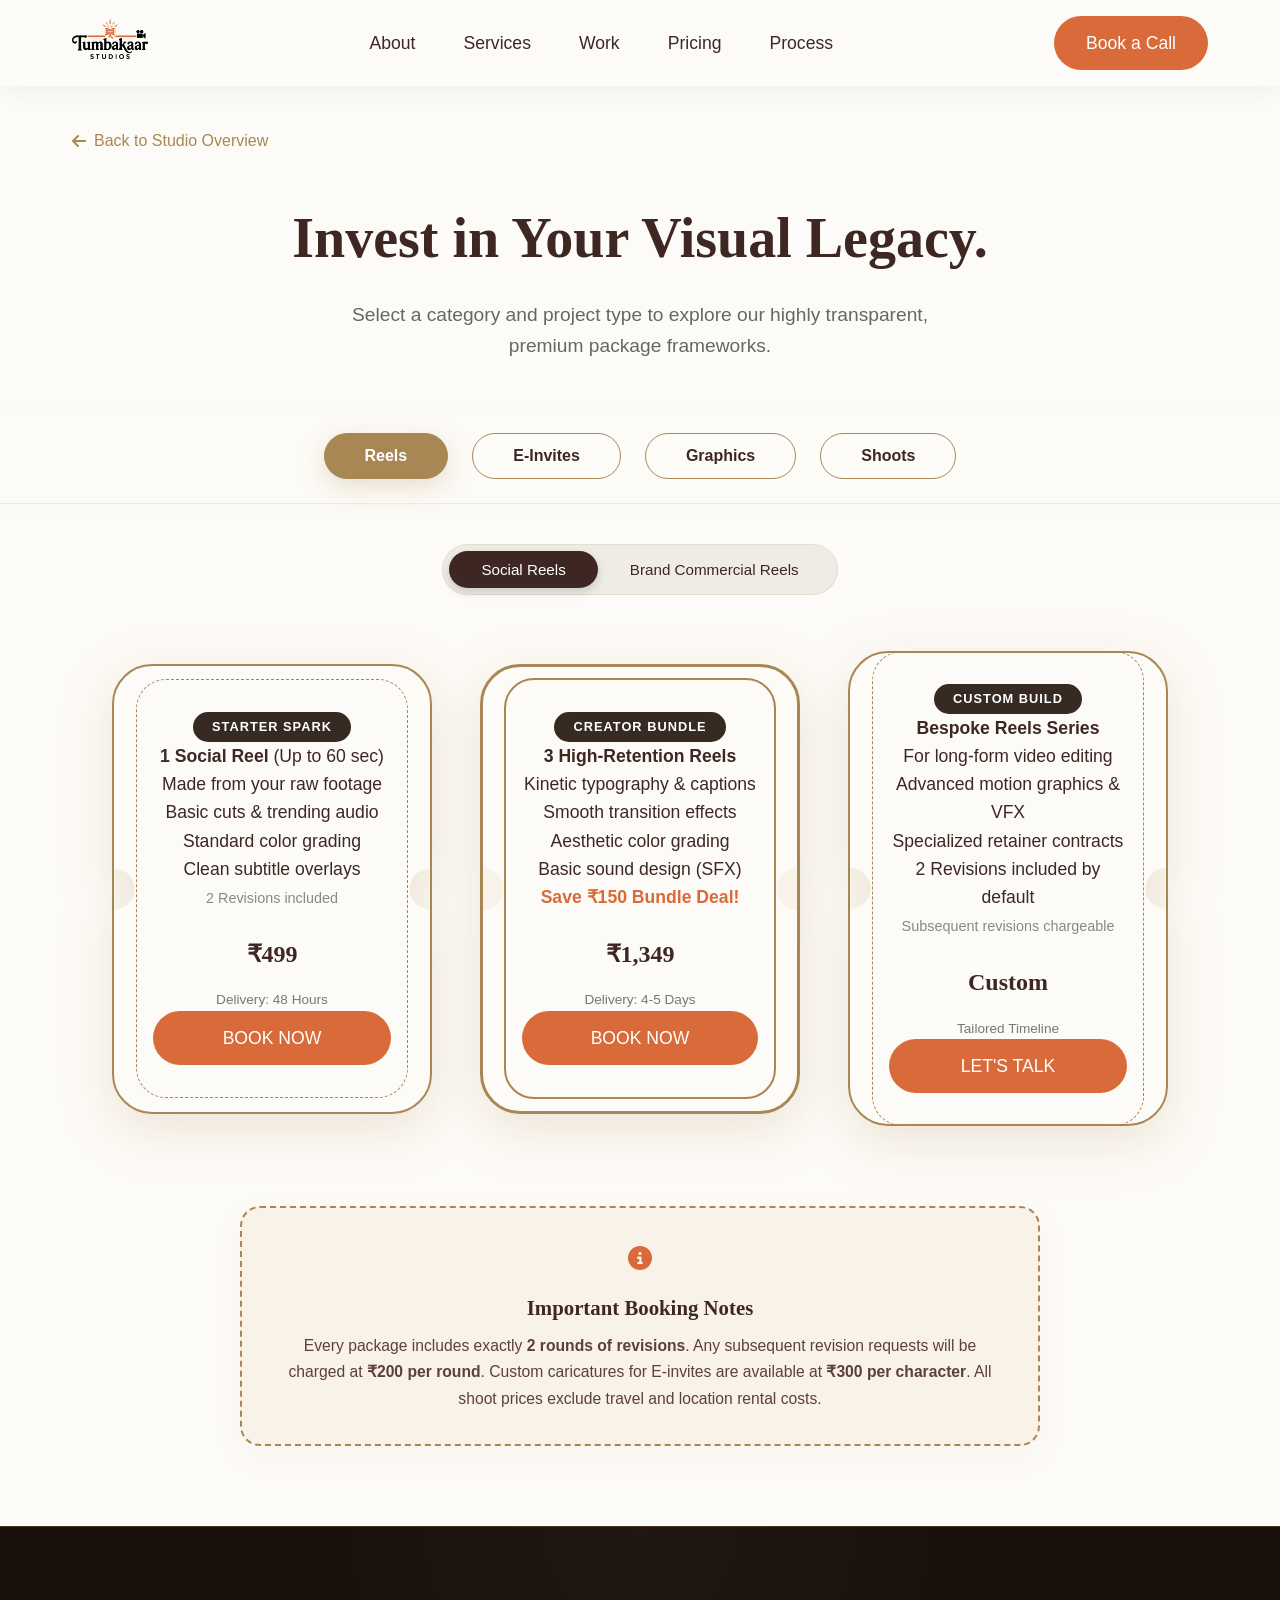
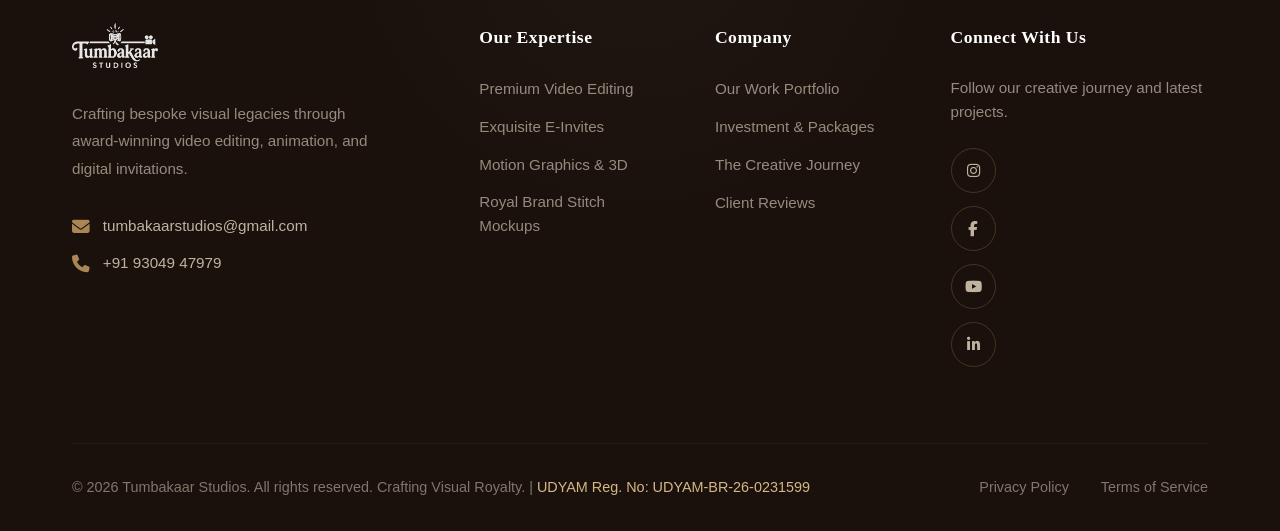
==== commit 7bc5c83e: "Add files via upload" ====
--- a/pricing.html
+++ b/pricing.html
@@ -172,6 +172,7 @@
                 <img src="Logo_1.0.png" alt="Tumbakaar Studios">
             </a>
             <div class="nav-links">
+                <a href="about.html">About</a>
                 <a href="index.html#services">Services</a>
                 <a href="index.html#work">Work</a>
                 <a href="pricing.html" class="active">Pricing</a>
@@ -623,7 +624,7 @@
                 <h4>Connect With Us</h4>
                 <p class="social-desc">Follow our creative journey and latest projects.</p>
                 <div class="social-icons">
-                    <a href="#" aria-label="Instagram"><i class="fab fa-instagram"></i></a>
+                    <a href="https://www.instagram.com/tumbakaar_studios/" aria-label="Instagram" target="_blank"><i class="fab fa-instagram"></i></a>
                     <a href="#" aria-label="Facebook"><i class="fab fa-facebook-f"></i></a>
                     <a href="#" aria-label="YouTube"><i class="fab fa-youtube"></i></a>
                     <a href="#" aria-label="LinkedIn"><i class="fab fa-linkedin-in"></i></a>
@@ -633,7 +634,7 @@
 
         <div class="container">
             <div class="footer-bottom">
-                <p>&copy; 2026 Tumbakaar Studios. All rights reserved. Crafting Visual Royalty.</p>
+                <p>&copy; 2026 Tumbakaar Studios. All rights reserved. Crafting Visual Royalty. | <span style="color: var(--gold-light);">UDYAM Reg. No: UDYAM-BR-26-0231599</span></p>
                 <div class="legal-links">
                     <a href="privacy.html">Privacy Policy</a>
                     <a href="terms.html">Terms of Service</a>
